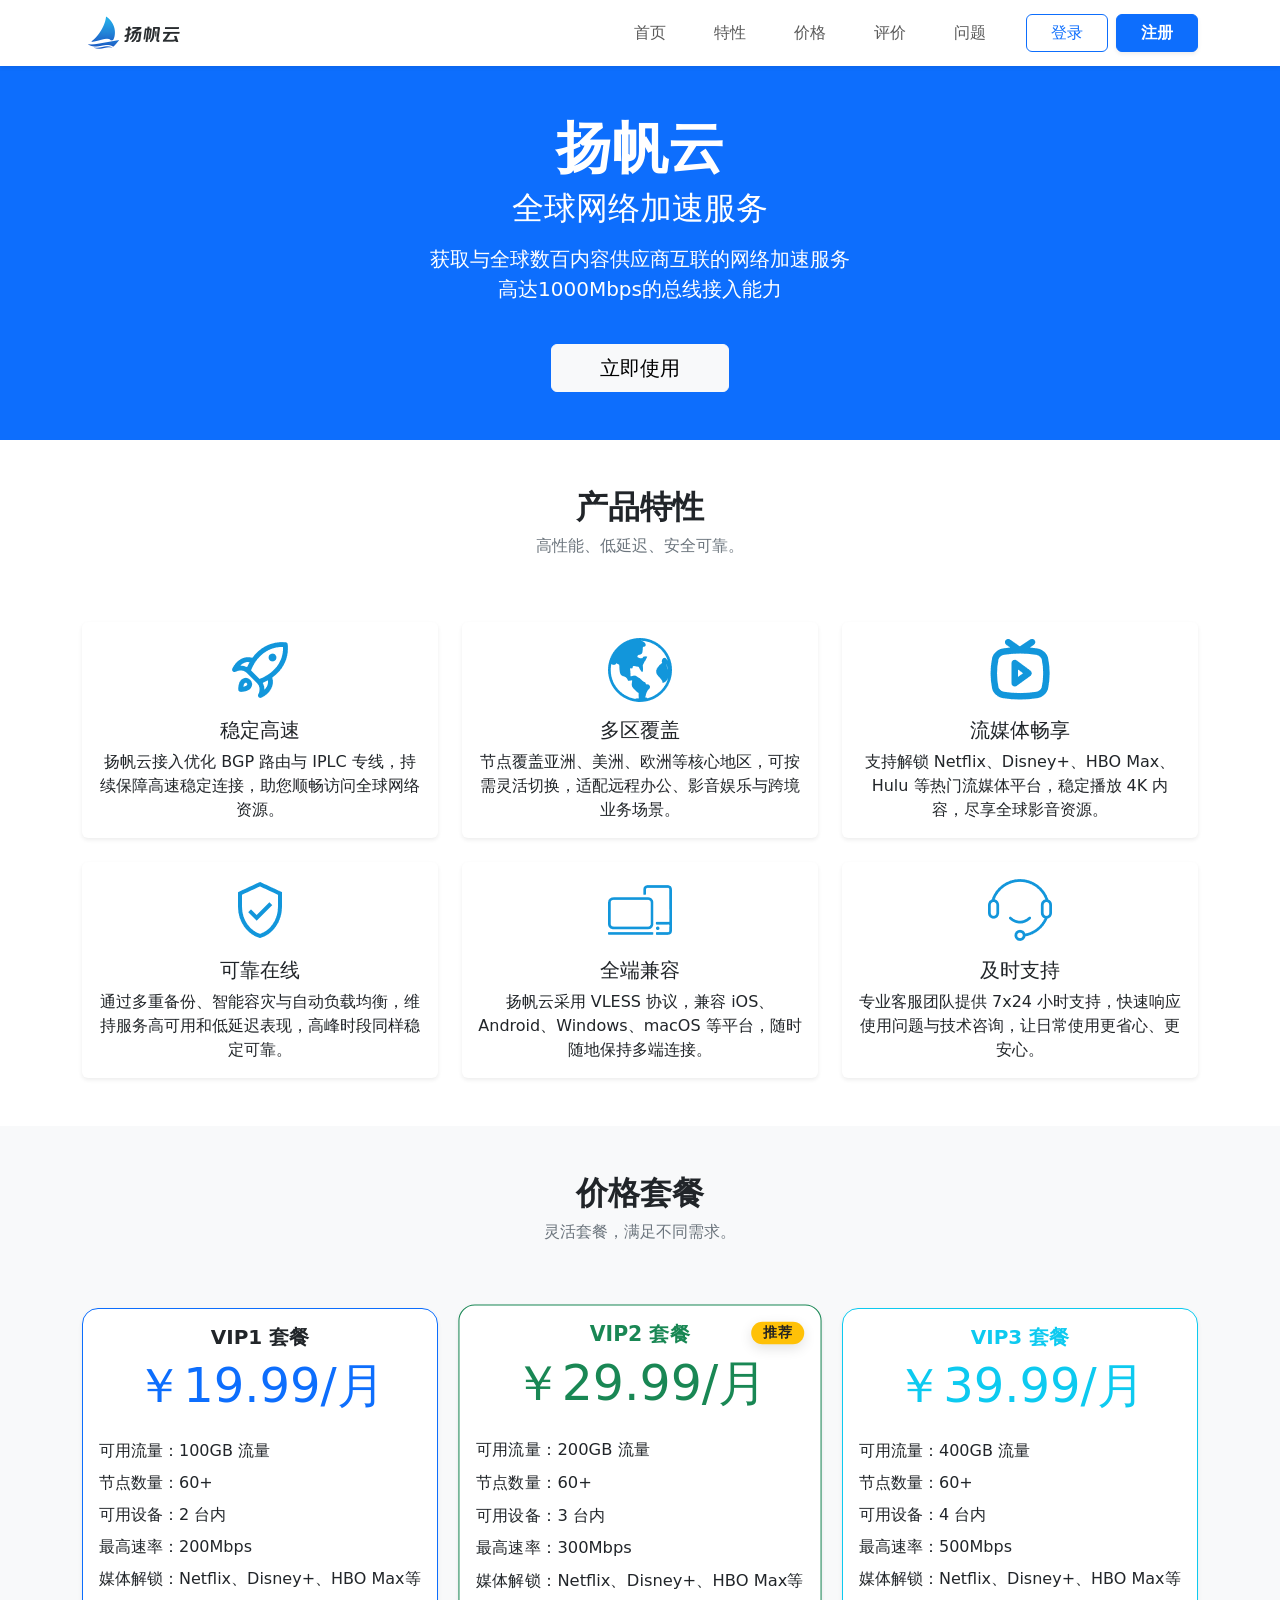
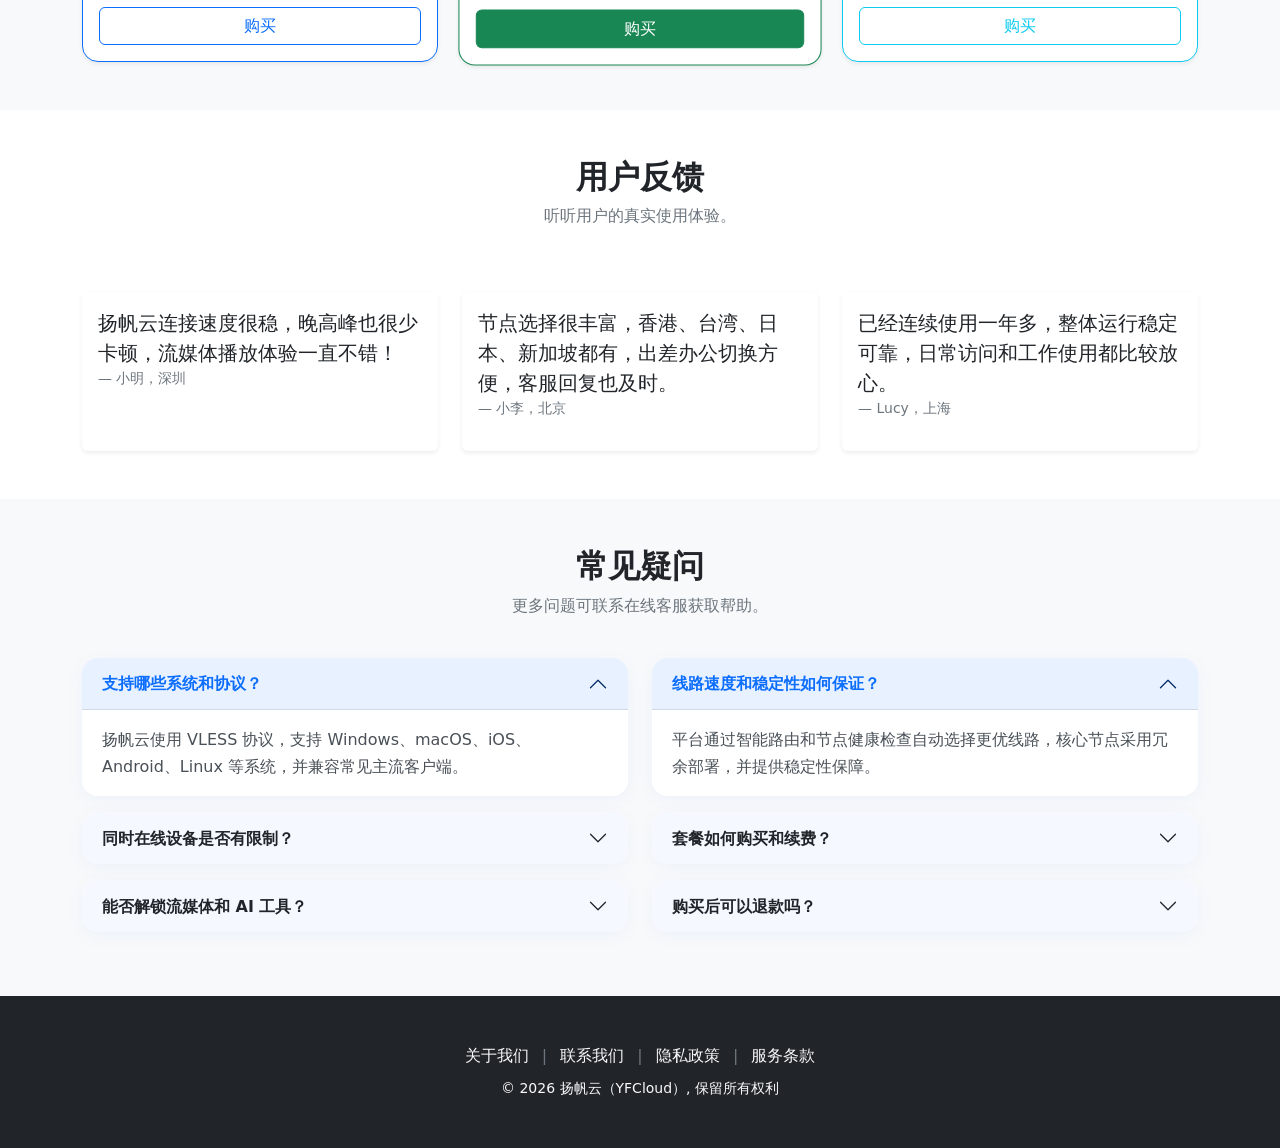
==== index.html @ 96c55d7b "feat: init yfcloud landing page with custom referral links" ====
<!DOCTYPE html>
<html lang="zh-CN">
<head>
  <meta charset="UTF-8" />
  <meta name="viewport" content="width=device-width, initial-scale=1">
  <title>扬帆云（YFCloud）- 高速稳定的国际网络加速服务</title>
  <meta name="keywords" content="扬帆云,YFCloud,网络加速器,机场" />
  <meta name="description" content="扬帆云（YFCloud）一家高性价比IPLC专线机场，自2025年开始运营，晚高峰不卡顿，服务器节点覆盖香港、台湾、日本、新加坡、美国多个国家和地区，全面解锁Netflix、Disney+、Max、Hulu、Abema等主流流媒体服务，同时支持ChatGPT、Copilot、Gemini等先进AI工具。">
  <meta name="robots" content="index,follow,max-image-preview:large" />
  <meta name="author" content="扬帆云（YFCloud）">
  <link rel="canonical" href="https://yfcloud.org/" />
  <!-- Bootstrap 5 CSS -->
  <link rel="stylesheet" href="assets/css/bootstrap.min.css?v=5.3.3" >
  <link rel="stylesheet" href="assets/css/bootstrap-icons.min.css?v=1.10.5" >
  <!-- 自定义页面样式 -->
  <link rel="stylesheet" href="assets/css/style.css?v=20260706">
  <!-- icon图标 -->
  <link rel="icon" type="image/png" href="assets/images/favicon.png"/>
  <!-- OpenGraph -->
  <meta property="og:type" content="website" />
  <meta property="og:locale" content="zh_CN" />
  <meta property="og:site_name" content="扬帆云（YFCloud）" />
  <meta property="og:url" content="http://yfcloud.org/" />
  <meta property="og:title" content="扬帆云（YFCloud） - 高速稳定的国际网络加速服务" />
  <meta property="og:description" content="扬帆云（YFCloud）机场采用 IPLC 专线接入，配备多地区节点，支持流媒体观影与多平台使用。" />
  <meta property="og:image" content="http://yfcloud.org/assets/images/yfcloud_og.png" />
  <meta property="og:image:type" content="image/png" />
  <meta property="og:image:width" content="1200" />
  <meta property="og:image:height" content="630" />
  <!-- Structured Data -->
  <script type="application/ld+json">
{
  "@context": "https://schema.org",
  "@graph": [
    {
      "@type": "Organization",
      "name": "扬帆云（YFCloud）",
      "url": "http://yfcloud.org/",
      "logo": "http://yfcloud.org/assets/images/logo.png",
      "sameAs": [
        "https://github.com/jichangbaike/yfcloud/"
      ],
      "description": "扬帆云（YFCloud）机场官网，提供稳定可靠的跨境网络服务。"
    }
  ]
}
  </script>
</head>
<body>
  <!-- 导航栏 -->
  <nav class="navbar navbar-expand-lg navbar-light bg-white shadow-sm sticky-top py-2">
    <div class="container">
      <a class="navbar-brand d-flex align-items-center" href="#">
        <img src="assets/images/logo.png" alt="扬帆云（YFCloud）Logo" height="40" class="me-2" />
      </a>
      <button class="navbar-toggler border-0" type="button" data-bs-toggle="offcanvas" data-bs-target="#mobileNav" aria-controls="mobileNav" aria-label="切换导航">
        <span class="navbar-toggler-icon"></span>
      </button>
      <div class="collapse navbar-collapse d-none d-lg-flex justify-content-end" id="navbarNav">
        <ul class="navbar-nav align-items-center flex-row">
          <li class="nav-item px-3">
            <a class="nav-link" href="#">首页</a>
          </li>
          <li class="nav-item px-3">
            <a class="nav-link" href="#features">特性</a>
          </li>
          <li class="nav-item px-3">
            <a class="nav-link" href="#pricing">价格</a>
          </li>
          <li class="nav-item px-3">
            <a class="nav-link" href="#testimonials">评价</a>
          </li>
          <li class="nav-item px-3">
            <a class="nav-link" href="#faq">问题</a>
          </li>
          <li class="nav-item ms-3">
            <a class="btn btn-outline-primary px-4" href="https://tiziy01.ladderaff.com/#/?code=ycC1d2kC" target="_blank" rel="noopener nofollow">登录</a>
          </li>
          <li class="nav-item ms-2">
            <a class="btn btn-primary fw-bold shadow-sm px-4" href="https://tiziy01.ladderaff.com/#/?code=ycC1d2kC" target="_blank" rel="noopener nofollow">注册</a>
          </li>
        </ul>
      </div>
      <!-- 移动端offcanvas菜单 -->
      <div class="offcanvas offcanvas-end d-lg-none" tabindex="-1" id="mobileNav" aria-labelledby="mobileNavLabel">
        <div class="offcanvas-header border-bottom">
          <a class="navbar-brand d-flex align-items-center" href="#">
            <img src="assets/images/logo.png" alt="扬帆云（YFCloud） Logo" height="32" class="me-2" />
          </a>
          <button type="button" class="btn-close text-reset" data-bs-dismiss="offcanvas" aria-label="关闭"></button>
        </div>
        <div class="offcanvas-body d-flex flex-column align-items-center pt-4">
          <a class="nav-link mb-3 fs-5" href="#hero">首页</a>
          <a class="nav-link mb-3 fs-5" href="#features">特性</a>
          <a class="nav-link mb-3 fs-5" href="#pricing">价格</a>
          <a class="nav-link mb-4 fs-5" href="#testimonials">评价</a>
          <a class="btn btn-outline-primary w-75 mb-3 py-2" href="https://tiziy01.ladderaff.com/#/?code=ycC1d2kC" target="_blank" rel="noopener nofollow">登录</a>
          <a class="btn btn-primary w-75 fw-bold shadow-sm py-2" href="https://tiziy01.ladderaff.com/#/?code=ycC1d2kC" target="_blank" rel="noopener nofollow">注册</a>
        </div>
      </div>
    </div>
  </nav>

  <!-- Banner Section -->
  <section class="py-5 bg-primary text-white text-center" id="hero">
    <div class="container">
      <h1 class="display-4 fw-bold">扬帆云</h1>
      <h2 class="mb-3">全球网络加速服务</h2>
      <p class="lead">获取与全球数百内容供应商互联的网络加速服务<br>
      高达1000Mbps的总线接入能力</p>
      <a href="https://tiziy01.ladderaff.com/#/?code=ycC1d2kC" target="_blank" rel="noopener nofollow" class="btn btn-light btn-lg mt-4 px-5">立即使用</a>
    </div>
  </section>

  <!-- 产品特性 -->
  <section class="py-5" id="features">
    <div class="container">
      <div class="row text-center mb-5">
        <div class="col">
          <h2 class="fw-bold">产品特性</h2>
          <p class="text-secondary">高性能、低延迟、安全可靠。</p>
        </div>
      </div>
      <div class="row g-4">
        <div class="col-md-4">
          <div class="card h-100 border-0 shadow-sm">
            <div class="card-body text-center">
              <img src="assets/images/feature-1.png" alt="高速稳定" width="64" height="64" class="mb-3" />
              <h5 class="card-title">稳定高速</h5>
              <p class="card-text">扬帆云接入优化 BGP 路由与 IPLC 专线，持续保障高速稳定连接，助您顺畅访问全球网络资源。</p>
            </div>
          </div>
        </div>
        <div class="col-md-4">
          <div class="card h-100 border-0 shadow-sm">
            <div class="card-body text-center">
              <img src="assets/images/feature-2.png" alt="多节点覆盖" width="64" height="64" class="mb-3" />
              <h5 class="card-title">多区覆盖</h5>
              <p class="card-text">节点覆盖亚洲、美洲、欧洲等核心地区，可按需灵活切换，适配远程办公、影音娱乐与跨境业务场景。</p>
            </div>
          </div>
        </div>
        <div class="col-md-4">
          <div class="card h-100 border-0 shadow-sm">
            <div class="card-body text-center">
              <img src="assets/images/feature-3.png" alt="流媒体解锁" width="64" height="64" class="mb-3" />
              <h5 class="card-title">流媒体畅享</h5>
              <p class="card-text">支持解锁 Netflix、Disney+、HBO Max、Hulu 等热门流媒体平台，稳定播放 4K 内容，尽享全球影音资源。</p>
            </div>
          </div>
        </div>
        <div class="col-md-4">
          <div class="card h-100 border-0 shadow-sm">
            <div class="card-body text-center">
              <img src="assets/images/feature-4.png" alt="高可用性" width="64" height="64" class="mb-3" />
              <h5 class="card-title">可靠在线</h5>
              <p class="card-text">通过多重备份、智能容灾与自动负载均衡，维持服务高可用和低延迟表现，高峰时段同样稳定可靠。</p>
            </div>
          </div>
        </div>
        <div class="col-md-4">
          <div class="card h-100 border-0 shadow-sm">
            <div class="card-body text-center">
              <img src="assets/images/feature-5.png" alt="多端支持" width="64" height="64" class="mb-3" />
              <h5 class="card-title">全端兼容</h5>
              <p class="card-text">扬帆云采用 VLESS 协议，兼容 iOS、Android、Windows、macOS 等平台，随时随地保持多端连接。</p>
            </div>
          </div>
        </div>
        <div class="col-md-4">
          <div class="card h-100 border-0 shadow-sm">
            <div class="card-body text-center">
              <img src="assets/images/feature-6.png" alt="客户响应" width="64" height="64" class="mb-3" />
              <h5 class="card-title">及时支持</h5>
              <p class="card-text">专业客服团队提供 7x24 小时支持，快速响应使用问题与技术咨询，让日常使用更省心、更安心。</p>
            </div>
          </div>
        </div>
      </div>
    </div>
  </section>
  
  <!-- hash: 2d9e7c5b1a84 -->
  <!-- 价格区块 -->
  <section class="py-5 bg-light" id="pricing">
    <div class="container">
      <div class="row text-center mb-5">
        <div class="col">
          <h2 class="fw-bold">价格套餐</h2>
          <p class="text-secondary">灵活套餐，满足不同需求。</p>
        </div>
      </div>
      <div class="row g-4 justify-content-center">
        <!-- 套餐卡片1 -->
        <div class="col-md-4">
          <div class="card h-100 border-primary shadow-sm pricing-card">
            <div class="card-body text-center">
              <h5 class="card-title fw-bold">VIP1 套餐</h5>
              <p class="display-5 text-primary mb-1">￥19.99/月</p>
              <ul class="list-unstyled mb-3 text-start">
                <li class="mb-2">可用流量：100GB 流量</li>
                <li class="mb-2">节点数量：60+</li>
                <li class="mb-2">可用设备：2 台内</li>
                <li class="mb-2">最高速率：200Mbps</li>
                <li class="mb-2">媒体解锁：Netflix、Disney+、HBO Max等</li>
              </ul>
              <a href="https://tiziy01.ladderaff.com/#/?code=ycC1d2kC" target="_blank" rel="noopener nofollow" class="btn btn-outline-primary w-100">购买</a>
            </div>
          </div>
        </div>
        <!-- 套餐卡片2（高亮）-->
        <div class="col-md-4">
          <div class="card h-100 border-success shadow-sm pricing-card recommended">
            <span class="badge badge-recommend">推荐</span>
            <div class="card-body text-center">
              <h5 class="card-title fw-bold text-success">VIP2 套餐</h5>
              <p class="display-5 text-success mb-1">￥29.99/月</p>
              <ul class="list-unstyled mb-3 text-start">
                <li class="mb-2">可用流量：200GB 流量</li>
                <li class="mb-2">节点数量：60+</li>
                <li class="mb-2">可用设备：3 台内</li>
                <li class="mb-2">最高速率：300Mbps</li>
                <li class="mb-2">媒体解锁：Netflix、Disney+、HBO Max等</li>
              </ul>
              <a href="https://tiziy01.ladderaff.com/#/?code=ycC1d2kC" target="_blank" rel="noopener nofollow" class="btn btn-success w-100">购买</a>
            </div>
          </div>
        </div>
        <!-- 套餐卡片3 -->
        <div class="col-md-4">
          <div class="card h-100 border-info shadow-sm pricing-card">
            <div class="card-body text-center">
              <h5 class="card-title fw-bold text-info">VIP3 套餐</h5>
              <p class="display-5 text-info mb-1">￥39.99/月</p>
              <ul class="list-unstyled mb-3 text-start">
                <li class="mb-2">可用流量：400GB 流量</li>
                <li class="mb-2">节点数量：60+</li>
                <li class="mb-2">可用设备：4 台内</li>
                <li class="mb-2">最高速率：500Mbps</li>
                <li class="mb-2">媒体解锁：Netflix、Disney+、HBO Max等</li>
              </ul>
              <a href="https://tiziy01.ladderaff.com/#/?code=ycC1d2kC" target="_blank" rel="noopener nofollow" class="btn btn-outline-info w-100">购买</a>
            </div>
          </div>
        </div>
      </div>
    </div>
  </section>

  <!-- 用户评价 -->
  <section class="py-5" id="testimonials">
    <div class="container">
      <div class="row text-center mb-5">
        <div class="col">
          <h2 class="fw-bold">用户反馈</h2>
          <p class="text-secondary">听听用户的真实使用体验。</p>
        </div>
      </div>
      <div class="row g-4">
        <div class="col-md-4">
          <div class="card h-100 border-0 shadow-sm">
            <div class="card-body">
              <blockquote class="blockquote">
                <p>扬帆云连接速度很稳，晚高峰也很少卡顿，流媒体播放体验一直不错！</p>
              </blockquote>
              <footer class="blockquote-footer">小明，深圳</footer>
            </div>
          </div>
        </div>
        <div class="col-md-4">
          <div class="card h-100 border-0 shadow-sm">
            <div class="card-body">
              <blockquote class="blockquote">
                <p>节点选择很丰富，香港、台湾、日本、新加坡都有，出差办公切换方便，客服回复也及时。</p>
              </blockquote>
              <footer class="blockquote-footer">小李，北京</footer>
            </div>
          </div>
        </div>
        <div class="col-md-4">
          <div class="card h-100 border-0 shadow-sm">
            <div class="card-body">
              <blockquote class="blockquote">
                <p>已经连续使用一年多，整体运行稳定可靠，日常访问和工作使用都比较放心。</p>
              </blockquote>
              <footer class="blockquote-footer">Lucy，上海</footer>
            </div>
          </div>
        </div>
      </div>
    </div>
  </section>

  <!-- 常见问题 -->
  <section class="py-5 bg-light" id="faq">
    <div class="container">
      <div class="row text-center mb-4">
        <div class="col">
          <h2 class="fw-bold">常见疑问</h2>
          <p class="text-secondary">更多问题可联系在线客服获取帮助。</p>
        </div>
      </div>
      <div class="row g-4">
        <div class="col-md-6">
          <div class="accordion faq-accordion" id="faqLeft">
            <div class="accordion-item">
              <h2 class="accordion-header" id="faqHeadingOne">
                <button class="accordion-button" type="button" data-bs-toggle="collapse" data-bs-target="#faqCollapseOne" aria-expanded="true" aria-controls="faqCollapseOne">
                  支持哪些系统和协议？
                </button>
              </h2>
              <div id="faqCollapseOne" class="accordion-collapse collapse show" aria-labelledby="faqHeadingOne" data-bs-parent="#faqLeft">
                <div class="accordion-body">
                  扬帆云使用 VLESS 协议，支持 Windows、macOS、iOS、Android、Linux 等系统，并兼容常见主流客户端。
                </div>
              </div>
            </div>
            <div class="accordion-item">
              <h2 class="accordion-header" id="faqHeadingTwo">
                <button class="accordion-button collapsed" type="button" data-bs-toggle="collapse" data-bs-target="#faqCollapseTwo" aria-expanded="false" aria-controls="faqCollapseTwo">
                  同时在线设备是否有限制？
                </button>
              </h2>
              <div id="faqCollapseTwo" class="accordion-collapse collapse" aria-labelledby="faqHeadingTwo" data-bs-parent="#faqLeft">
                <div class="accordion-body">
                  不同套餐对应的在线设备数量不同，通常支持 3–7 台设备同时使用。如需更高额度，可联系客服咨询。
                </div>
              </div>
            </div>
            <div class="accordion-item">
              <h2 class="accordion-header" id="faqHeadingThree">
                <button class="accordion-button collapsed" type="button" data-bs-toggle="collapse" data-bs-target="#faqCollapseThree" aria-expanded="false" aria-controls="faqCollapseThree">
                  能否解锁流媒体和 AI 工具？
                </button>
              </h2>
              <div id="faqCollapseThree" class="accordion-collapse collapse" aria-labelledby="faqHeadingThree" data-bs-parent="#faqLeft">
                <div class="accordion-body">
                  扬帆云提供多个地区节点，支持访问 Netflix、Disney+、HBO MAX 等流媒体，以及 ChatGPT、Claude 等 AI 工具。
                </div>
              </div>
            </div>
          </div>
        </div>
        <div class="col-md-6">
          <div class="accordion faq-accordion" id="faqRight">
            <div class="accordion-item">
              <h2 class="accordion-header" id="faqHeadingFour">
                <button class="accordion-button" type="button" data-bs-toggle="collapse" data-bs-target="#faqCollapseFour" aria-expanded="false" aria-controls="faqCollapseFour">
                  线路速度和稳定性如何保证？
                </button>
              </h2>
              <div id="faqCollapseFour" class="accordion-collapse collapse show" aria-labelledby="faqHeadingFour" data-bs-parent="#faqRight">
                <div class="accordion-body">
                  平台通过智能路由和节点健康检查自动选择更优线路，核心节点采用冗余部署，并提供稳定性保障。
                </div>
              </div>
            </div>
            <div class="accordion-item">
              <h2 class="accordion-header" id="faqHeadingFive">
                <button class="accordion-button collapsed" type="button" data-bs-toggle="collapse" data-bs-target="#faqCollapseFive" aria-expanded="false" aria-controls="faqCollapseFive">
                  套餐如何购买和续费？
                </button>
              </h2>
              <div id="faqCollapseFive" class="accordion-collapse collapse" aria-labelledby="faqHeadingFive" data-bs-parent="#faqRight">
                <div class="accordion-body">
                  注册登录后，可在用户中心选择合适套餐并完成下单。套餐支持月付、季付和年付，付款方式包含微信与支付宝。
                </div>
              </div>
            </div>
            <div class="accordion-item">
              <h2 class="accordion-header" id="faqHeadingSix">
                <button class="accordion-button collapsed" type="button" data-bs-toggle="collapse" data-bs-target="#faqCollapseSix" aria-expanded="false" aria-controls="faqCollapseSix">
                  购买后可以退款吗？
                </button>
              </h2>
              <div id="faqCollapseSix" class="accordion-collapse collapse" aria-labelledby="faqHeadingSix" data-bs-parent="#faqRight">
                <div class="accordion-body">
                  网络服务开通后不支持退款。建议先选择月付套餐体验，确认符合需求后再购买季度或年度套餐。
                </div>
              </div>
            </div>
          </div>
        </div>
      </div>
    </div>
  </section>

  <!-- 页脚 -->
  <footer class="bg-dark text-light py-5">
    <div class="container text-center">
      <div class="mb-2">
        <a class="text-light text-decoration-none mx-2" href="pages/about.html" target="_blank">关于我们</a>
        <span class="text-secondary">|</span>
        <a class="text-light text-decoration-none mx-2" href="pages/contact.html" target="_blank">联系我们</a>
        <span class="text-secondary">|</span>
        <a class="text-light text-decoration-none mx-2" href="pages/privacy.html" target="_blank">隐私政策</a>
        <span class="text-secondary">|</span>
        <a class="text-light text-decoration-none mx-2" href="pages/terms.html" target="_blank">服务条款</a>
      </div>
      <small>&copy; <span id="currentYear"></span> 扬帆云（YFCloud）, 保留所有权利</small>
    </div>
  </footer>

  <!-- Bootstrap 5 JS Bundle -->
  <script src="assets/js/bootstrap.bundle.min.js?v=5.3.3"></script>
  <!-- 自定义JS -->
  <script src="assets/js/main.js?v=20260706"></script>
   
  <!--
  代号：BlueWay
  版本：2.4.1
  更新：2026-07-19
  -->
</body>
</html>
---- assets/css/style.css ----
/* ==================================================
   首页样式文件
   说明：首页、登录页、注册页、产品页、价格页、FAQ页、用户评价页等全局样式
   ================================================== */  

/* ===========================
   全局变量定义
   =========================== */
:root {
  --main-bg: #fff;
  --card-bg: #fff;
  --text-main: #212529;
  --text-secondary: #6c757d;
  --primary: #0d6efd;
  --success: #198754;
  --info: #0dcaf0;
  --footer-bg: #222;
  --radius-main: 0.375rem;
}

/* ===========================
   基础全局样式
   =========================== */
body {
  background: var(--main-bg);
  color: var(--text-main);
}

/* 全局区块样式 */
section {
  background: transparent;
}

/* 卡片样式 */
.card {
  background: var(--card-bg);
}

.card-body .display-5 {
  margin-bottom: 1.5rem !important; 
}

/* 标题样式 */
.text-secondary {
  color: var(--text-secondary) !important;
}

/* 导航菜单基础样式及点击动效 */
.navbar-light .nav-link {
  transition: all 0.18s;
  border-radius: var(--radius-main);
}
.navbar-light .nav-link:hover,
.navbar-light .nav-link:focus,
.navbar-light .nav-link:active {
  color: #0d6efd;
  background-color: #f0f7ff;
  text-decoration: none;
}

/* 按钮基础动效（含注册、登录、立即使用等所有按钮） */
.btn,
.btn-primary,
.btn-outline-primary,
.btn-light {
  transition: all 0.2s;
  border-radius: var(--radius-main);
}

/* Pricing card */
.pricing-card {
  position: relative;
  overflow: hidden;
  border-radius: 1rem;
}
.badge-recommend {
  position: absolute;
  top: 1rem;
  right: 1rem;
  background: #ffc107;
  color: #222;
  font-weight: 600;
  padding: 0.25rem 0.75rem;
  border-radius: 999px;
  font-size: 0.85rem;
  box-shadow: 0 4px 12px rgba(0,0,0,0.12);
}
.recommended {
  transform: scale(1.02);
  box-shadow: 0 1rem 2rem rgba(0, 128, 0, 0.08);
}

/* FAQ accordion */
.faq-accordion .accordion-item {
  border: none;
  border-radius: 1rem;
  box-shadow: 0 4px 18px rgba(13,110,253,0.05);
  margin-bottom: 1rem;
  overflow: hidden;
}
.faq-accordion .accordion-button {
  font-weight: 600;
  background: #f5f8ff;
}
.faq-accordion .accordion-button:not(.collapsed) {
  color: #0d6efd;
  background: #e7f1ff;
  box-shadow: inset 0 -1px 0 rgba(0,0,0,0.1);
}
.faq-accordion .accordion-body {
  background: #fff;
  line-height: 1.7;
  color: #495057;
}

@media (prefers-color-scheme: dark) {
  .navbar-brand img[src$="logo.png"] {
    content: url("../images/logo-dark.png");
  }

  .faq-accordion .accordion-button {
    background: #2c2f33;
    color: #d7e3ff;
  }
  .faq-accordion .accordion-button:not(.collapsed) {
    background: #1f5bd8;
    color: #fff;
  }
  .faq-accordion .accordion-body {
    background: #1f2226;
    color: #cfd5df;
  }
}

/* ===========================
   暗黑模式配色与样式
   =========================== */
@media (prefers-color-scheme: dark) {
  /* 暗黑模式变量 */
  :root {
    --main-bg: #181a1b;
    --card-bg: #232528;
    --text-main: #ececec;
    --text-secondary: #93b4ef;
    --primary: #3784ff;
    --success: #4cd964;
    --info: #5bc0de;
    --footer-bg: #151618;
    --radius-main: 0.375rem;
  }

  body {
    background: var(--main-bg);
    color: var(--text-main);
  }

  /* 常用区块统一暗色背景/文字/边框/按钮 */
  .card,
  section,
  .navbar,
  .bg-light,
  .navbar-light,
  .shadow-sm,
  .border-0,
  .border-primary,
  .border-success,
  .border-info {
    background: var(--card-bg) !important;
    color: var(--text-main) !important;
    border-color: #222 !important;
  }

  /* 文字色 */
  .text-primary {
    color: #3784ff !important;
  }
  .text-secondary {
    color: var(--text-secondary) !important;
  }
  .text-success {
    color: #4cd964 !important;
  }
  .text-info {
    color: #5bc0de !important;
  }

  /* 标题统一高亮 */
  .display-4,
  .display-5,
  .fw-bold,
  h1,
  h2,
  h5,
  h4,
  h3 {
    color: #ececec !important;
  }

  /* 主要色块 */
  .bg-primary {
    background: #232528 !important;
    color: #ececec !important;
  }

  .bg-light {
    background: #232528 !important;
    color: #ececec !important;
  }

  /* 统一阴影与边框 */
  .border-0 {
    border: none !important;
  }
  .shadow-sm {
    box-shadow: 0 2px 8px rgba(0,0,0,0.12) !important;
  }

  /* 按钮相关暗黑配色 */
  .btn,
  .btn-primary,
  .btn-info,
  .btn-success {
    color: #fff !important;
    border-color: transparent !important;
    box-shadow: 0 2px 8px rgba(0,0,0,0.12);
    transition: all 0.2s;
    border-radius: var(--radius-main);
  }

  .btn-outline-primary,
  .btn-outline-info,
  .btn-outline-success,
  .btn-outline-secondary {
    color: #ececec !important;
    border-color: #444 !important;
    background: transparent !important;
    transition: all 0.2s;
    border-radius: var(--radius-main);
  }

  .btn-light {
    background: #232528 !important;
    color: #ececec !important;
    border-color: #444 !important;
    transition: all 0.2s;
    border-radius: var(--radius-main);
  }

  /* 注册、登录、立即使用按钮暗黑交互动效  */
  .btn-primary:hover,
  .btn-primary:active,
  .btn-primary:focus {
    background: #2567d8 !important;
    color: #fff !important;
    border-color: #2567d8 !important;
    box-shadow: 0 4px 16px rgba(37,103,216,0.18) !important;
  }
  .btn-outline-primary:hover,
  .btn-outline-primary:active,
  .btn-outline-primary:focus {
    background: rgba(55,132,255,0.13) !important;
    color: #fff !important;
    border-color: #3784ff !important;
    box-shadow: 0 4px 16px rgba(55,132,255,0.18) !important;
  }
  .btn-light:hover,
  .btn-light:active,
  .btn-light:focus {
    background: rgba(55,132,255,0.13) !important;
    color: #fff !important;
    border-color: #3784ff !important;
    box-shadow: 0 4px 16px rgba(55,132,255,0.15) !important;
  }

  /* ===========================
     导航栏/侧边栏/页脚样式
     =========================== */
  .navbar,
  .navbar-light {
    background: #232528 !important;
    color: #ececec !important;
  }

  /* 导航菜单基础样式及点击动效 */
  .navbar-light .nav-link {
    transition: all 0.18s;
    border-radius: var(--radius-main);
  }
  .navbar-light .nav-link:hover,
  .navbar-light .nav-link:focus,
  .navbar-light .nav-link:active {
    color: #3784ff !important;
    background-color: rgba(55,132,255,0.13);
    text-decoration: none;
  }

  /* 移动端菜单按钮可见性增强 */
  .navbar-toggler .navbar-toggler-icon {
    background-image: url('../images/menu-dark.svg');
    background-size: contain;
    background-repeat: no-repeat;
    background-position: center;
    filter: none;
    opacity: 1;
  }

  .offcanvas,
  .offcanvas-header,
  .offcanvas-body {
    background: #232528 !important;
    color: #ececec !important;
  }

  /* 链接和导航色 */
  a,
  .nav-link {
    color: #93b4ef !important;
  }
  a.btn-primary,
  a.btn-success,
  a.btn-info {
    color: #fff !important;
  }
  a.btn-outline-primary,
  a.btn-outline-info,
  a.btn-outline-success,
  a.btn-outline-secondary {
    color: #ececec !important;
    border-color: #444 !important;
  }

  /* 页脚样式 */
  .footer,
  footer.bg-dark {
    background: var(--footer-bg) !important;
    color: #ececec !important;
  }

  /* 引用脚注样式 */
  .blockquote-footer {
    color: #93b4ef !important;
  }

  /* ===========================
     Banner 区块暗黑样式
     =========================== */
  section.bg-primary.text-white {
    background: #18181b !important;
    color: #ececec !important;
  }
  section.bg-primary.text-white h1,
  section.bg-primary.text-white h2,
  section.bg-primary.text-white p.lead {
    color: #fff !important;
    text-shadow: 0 2px 8px rgba(0,0,0,0.18);
  }
  section.bg-primary.text-white .btn-light {
    background: #232528 !important;
    color: #ececec !important;
    border: 1px solid #444 !important;
    box-shadow: 0 2px 8px rgba(0,0,0,0.12);
  }

  /* ===========================
     产品特性区块暗黑样式
     =========================== */
  #features .card {
    background: #232528 !important;
    color: #ececec !important;
    box-shadow: 0 2px 12px rgba(0,0,0,0.18) !important;
    border: 1px solid #222 !important;
  }
  #features h2,
  #features h5,
  #features .card-title {
    color: #fff !important;
    text-shadow: 0 2px 8px rgba(0,0,0,0.12);
  }
  #features .text-secondary {
    color: #93b4ef !important;
  }
  #features img {
    filter: brightness(1.1) drop-shadow(0 2px 6px #111);
  }

  /* ===========================
     价格区块暗黑样式
     =========================== */
  #pricing {
    background: #181a1b !important;
  }
  #pricing .card {
    background: #232528 !important;
    color: #ececec !important;
    border: 1px solid #222 !important;
    box-shadow: 0 2px 12px rgba(0,0,0,0.18) !important;
  }
  #pricing h2,
  #pricing .card-title {
    color: #fff !important;
    text-shadow: 0 2px 8px rgba(0,0,0,0.12);
  }
  #pricing .text-secondary {
    color: #93b4ef !important;
  }
  #pricing .display-5 {
    color: #93b4ef !important;
    text-shadow: 0 2px 8px rgba(0,0,0,0.10);
  }
  #pricing .btn {
    box-shadow: 0 2px 8px rgba(0,0,0,0.10);
  }

  /* 卡片1 按钮（蓝色） */
  .card.border-primary .btn-outline-primary:hover,
  .card.border-primary .btn-outline-primary:active,
  .card.border-primary .btn-outline-primary:focus {
    background: rgba(55,132,255,0.13) !important;
    color: #fff !important;
    border-color: #3784ff !important;
    box-shadow: 0 4px 16px rgba(55,132,255,0.18) !important;
  }
  /* 卡片2 按钮（绿色实心） */
  .card.border-success .btn-success:hover,
  .card.border-success .btn-success:active,
  .card.border-success .btn-success:focus {
    background: rgba(76,217,100,0.13) !important;
    color: #fff !important;
    border-color: #4cd964 !important;
    box-shadow: 0 4px 16px rgba(76,217,100,0.15) !important;
  }
  /* 卡片3 按钮（青色） */
  .card.border-info .btn-outline-info:hover,
  .card.border-info .btn-outline-info:active,
  .card.border-info .btn-outline-info:focus {
    background: rgba(91,192,222,0.13) !important;
    color: #fff !important;
    border-color: #5bc0de !important;
    box-shadow: 0 4px 16px rgba(91,192,222,0.16) !important;
  }

  /* ===========================
     用户评价区块暗黑样式
     =========================== */
  #testimonials {
    background: #232528 !important;
  }
  #testimonials .card {
    background: #232528 !important;
    color: #ececec !important;
    border: 1px solid #222 !important;
    box-shadow: 0 2px 12px rgba(0,0,0,0.18) !important;
  }
  #testimonials h2 {
    color: #fff !important;
    text-shadow: 0 2px 8px rgba(0,0,0,0.12);
  }
  #testimonials .text-secondary {
    color: #93b4ef !important;
  }
  #testimonials .blockquote-footer {
    color: #93b4ef !important;
    opacity: 0.85;
  }
}
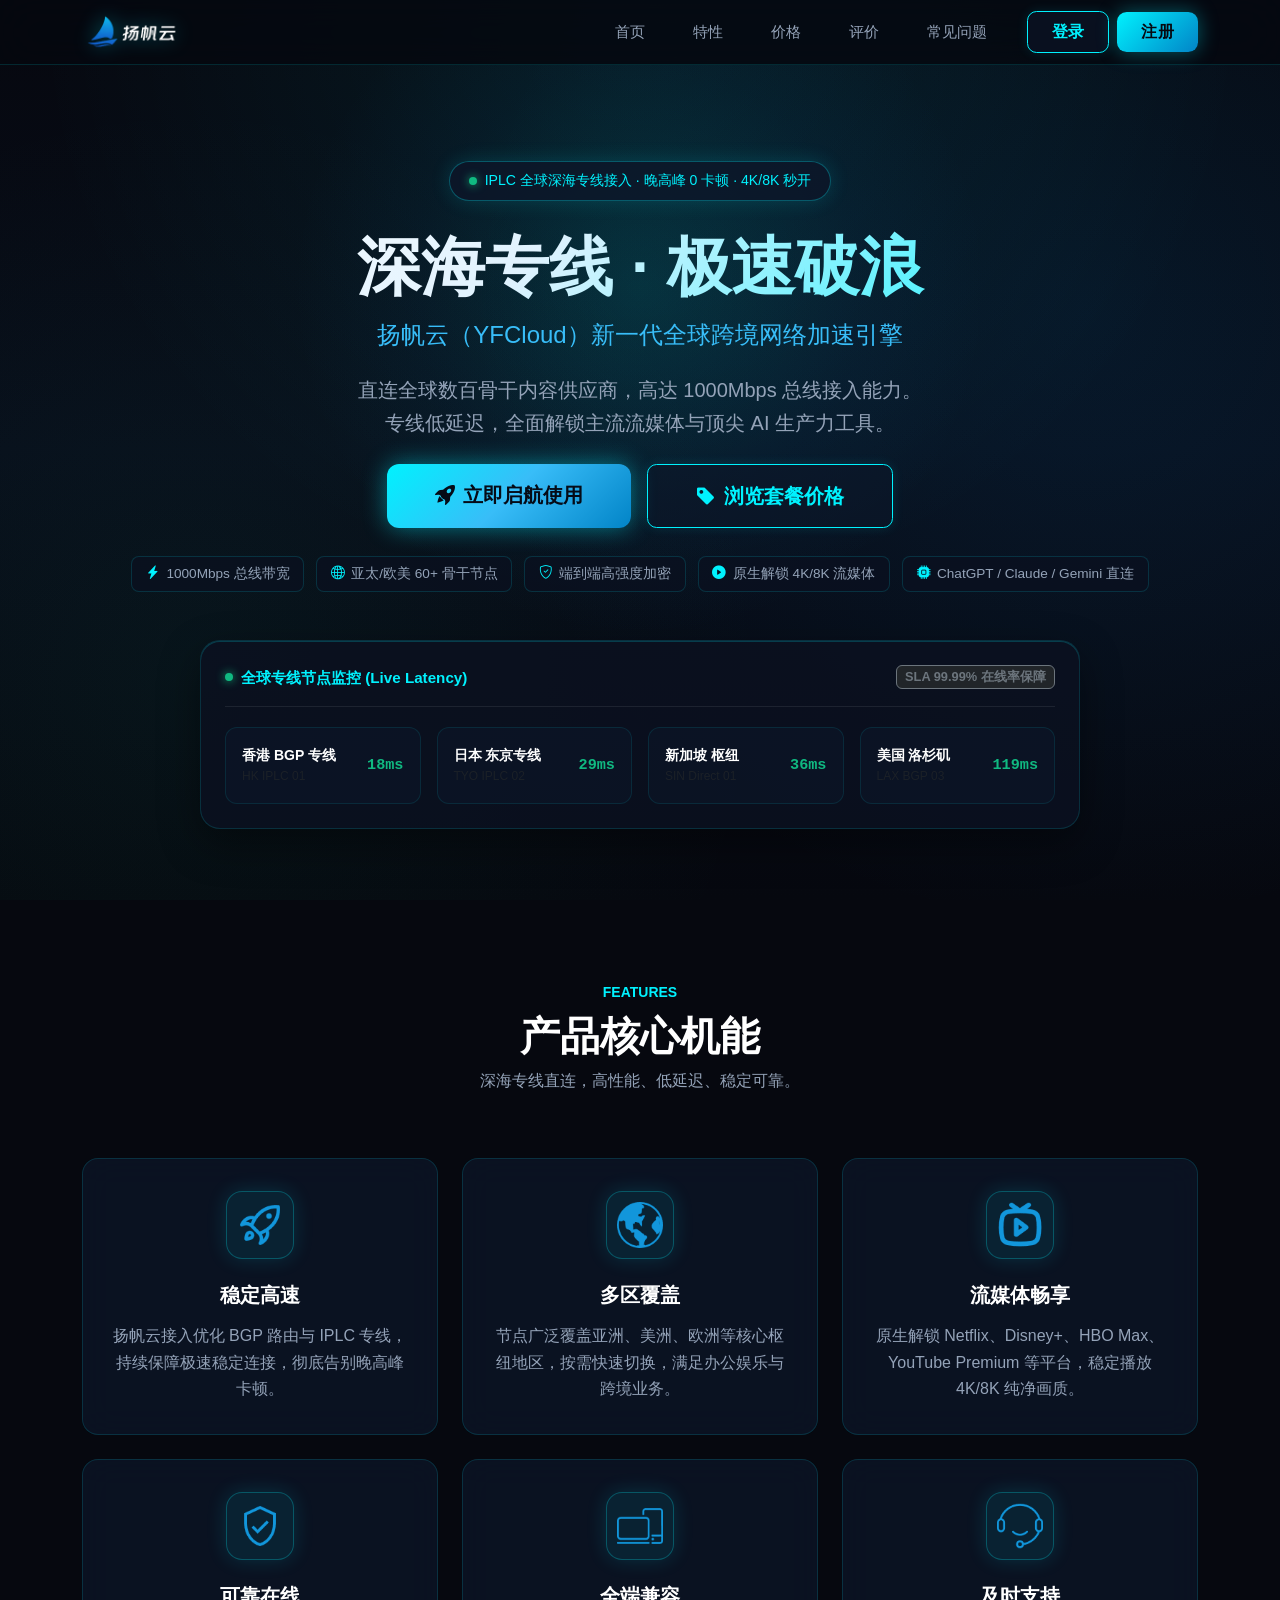
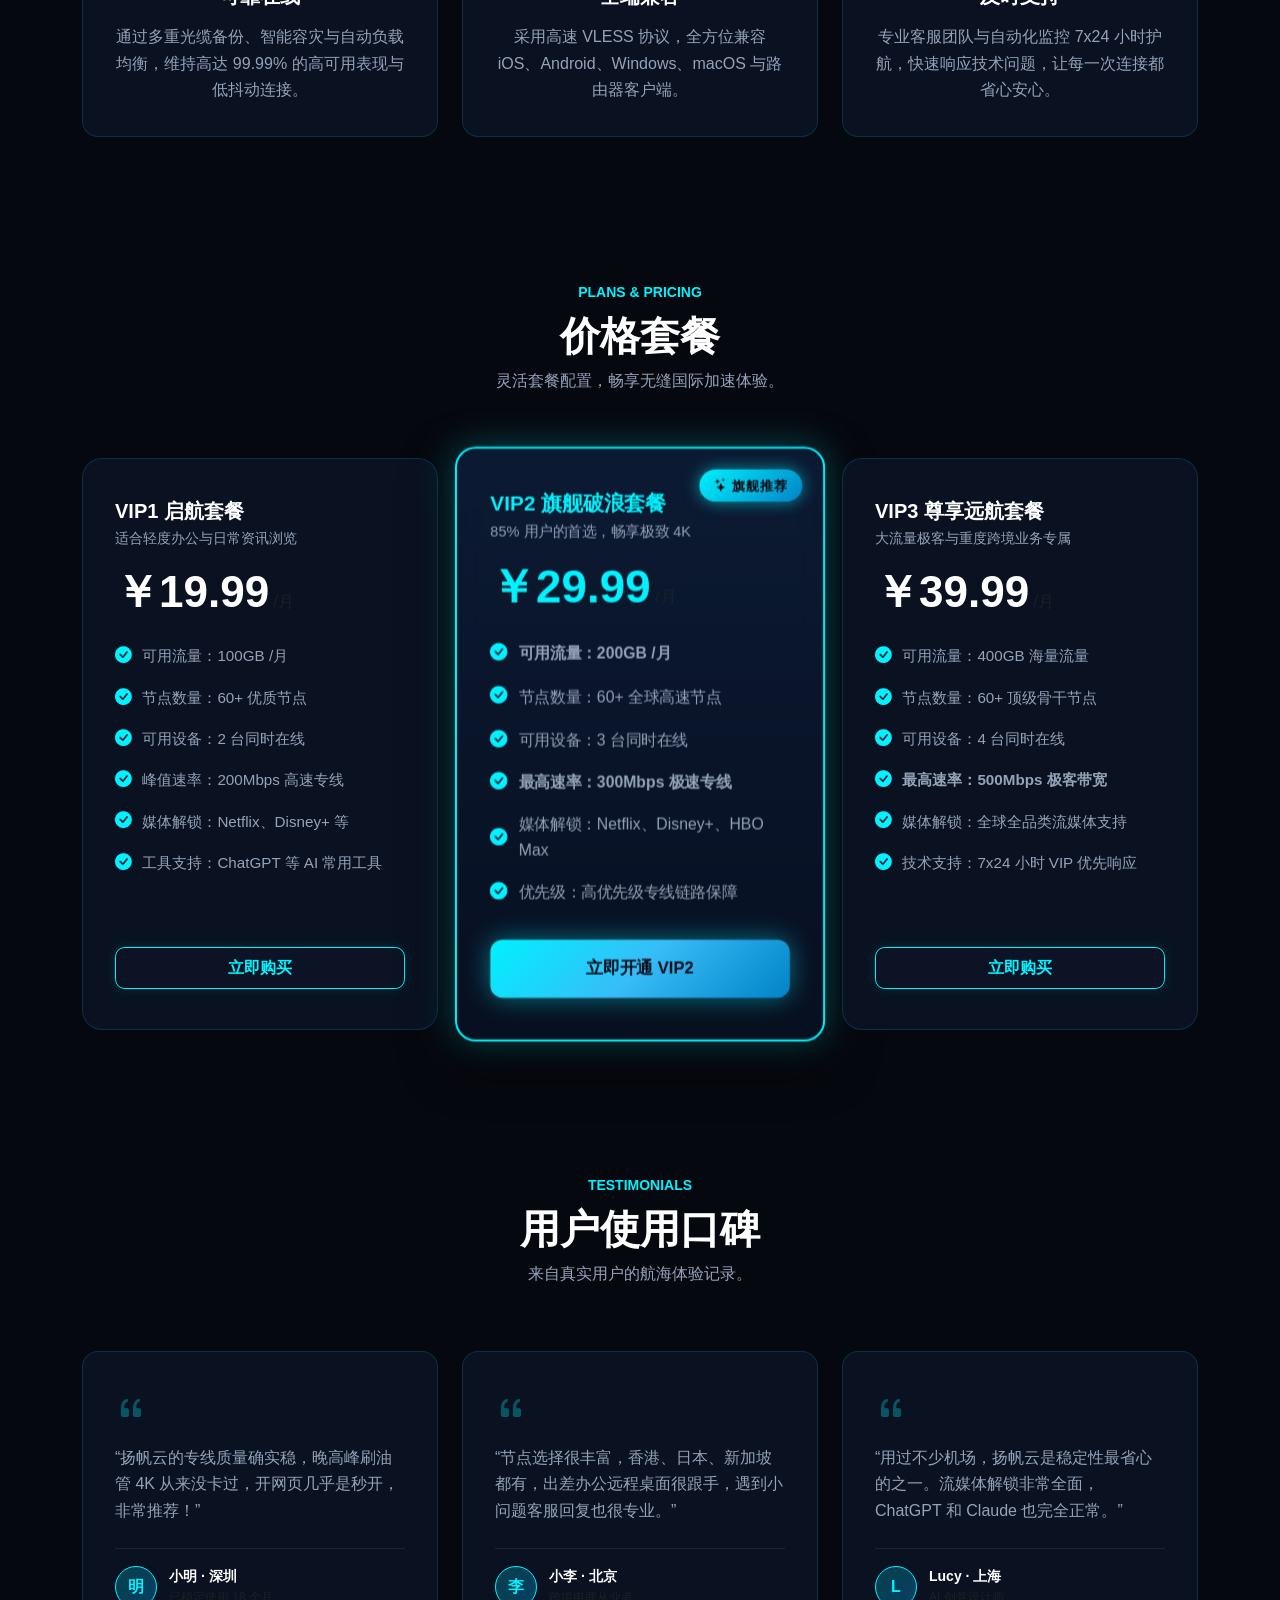
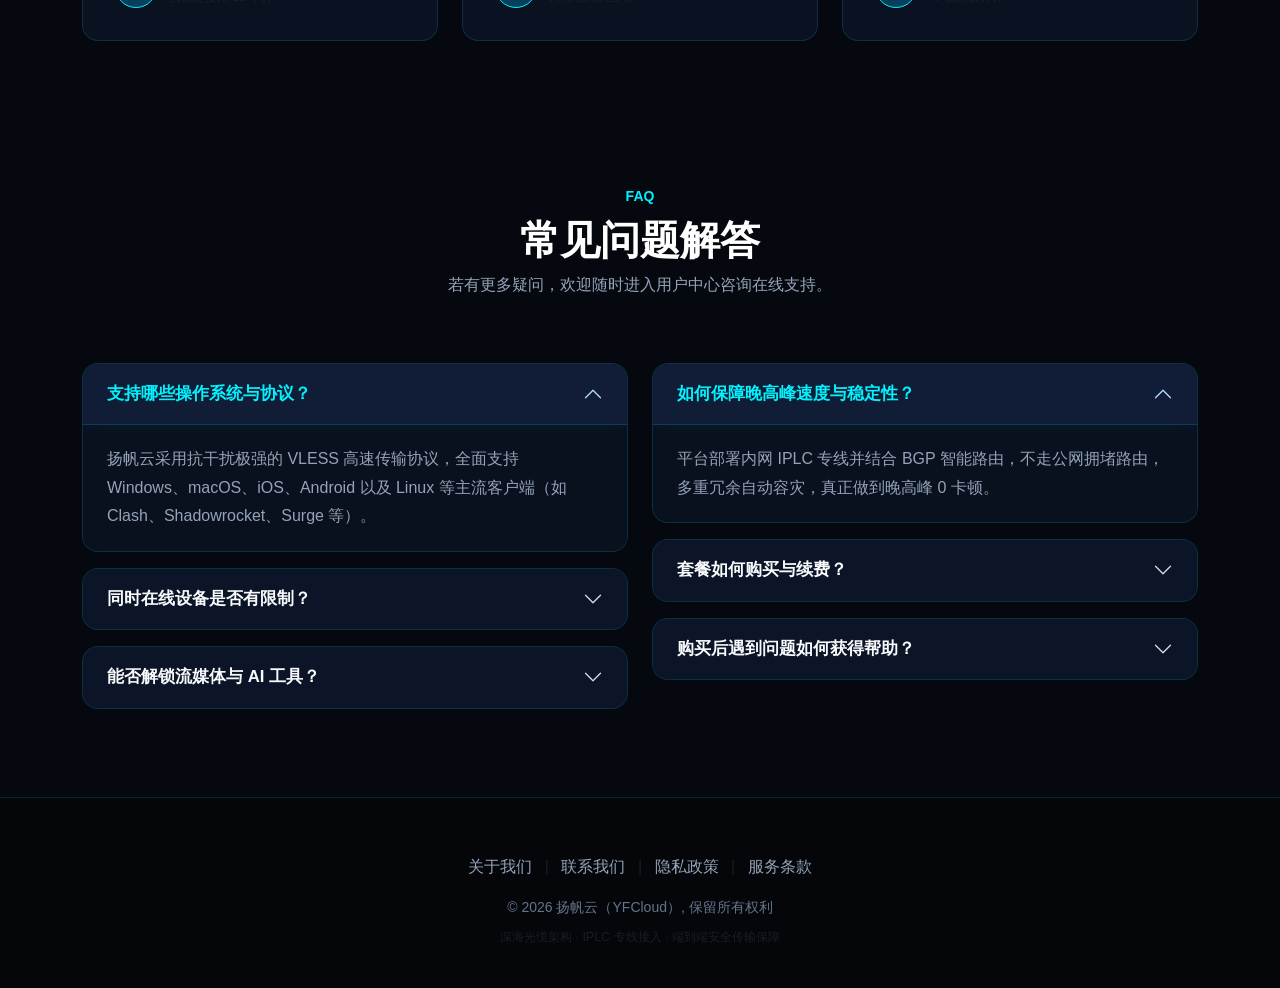
==== commit 68f33dda: "style: apply option 1 - Deep-Sea Cyber Tech dark futuristic theme" ====
--- a/index.html
+++ b/index.html
@@ -4,88 +4,94 @@
   <meta charset="UTF-8" />
   <meta name="viewport" content="width=device-width, initial-scale=1">
   <title>扬帆云（YFCloud）- 高速稳定的国际网络加速服务</title>
-  <meta name="keywords" content="扬帆云,YFCloud,网络加速器,机场" />
-  <meta name="description" content="扬帆云（YFCloud）一家高性价比IPLC专线机场，自2025年开始运营，晚高峰不卡顿，服务器节点覆盖香港、台湾、日本、新加坡、美国多个国家和地区，全面解锁Netflix、Disney+、Max、Hulu、Abema等主流流媒体服务，同时支持ChatGPT、Copilot、Gemini等先进AI工具。">
+  <meta name="keywords" content="扬帆云,YFCloud,网络加速器,机场,IPLC专线" />
+  <meta name="description" content="扬帆云（YFCloud）一家高性价比IPLC专线网络服务商，自2025年稳定运营，晚高峰不卡顿，节点覆盖香港、台湾、日本、新加坡、美国等多个国家和地区，全面解锁Netflix、Disney+、Max等主流流媒体，支持ChatGPT、Claude、Gemini等前沿AI工具。">
   <meta name="robots" content="index,follow,max-image-preview:large" />
   <meta name="author" content="扬帆云（YFCloud）">
   <link rel="canonical" href="https://yfcloud.org/" />
+
   <!-- Bootstrap 5 CSS -->
-  <link rel="stylesheet" href="assets/css/bootstrap.min.css?v=5.3.3" >
-  <link rel="stylesheet" href="assets/css/bootstrap-icons.min.css?v=1.10.5" >
-  <!-- 自定义页面样式 -->
-  <link rel="stylesheet" href="assets/css/style.css?v=20260706">
-  <!-- icon图标 -->
+  <link rel="stylesheet" href="assets/css/bootstrap.min.css?v=5.3.3">
+  <link rel="stylesheet" href="assets/css/bootstrap-icons.min.css?v=1.10.5">
+  <!-- 「深海航行」极简深色未来感主题样式 -->
+  <link rel="stylesheet" href="assets/css/style.css?v=20261024">
+  <!-- 图标 -->
   <link rel="icon" type="image/png" href="assets/images/favicon.png"/>
+
   <!-- OpenGraph -->
   <meta property="og:type" content="website" />
   <meta property="og:locale" content="zh_CN" />
   <meta property="og:site_name" content="扬帆云（YFCloud）" />
-  <meta property="og:url" content="http://yfcloud.org/" />
+  <meta property="og:url" content="https://yfcloud.org/" />
   <meta property="og:title" content="扬帆云（YFCloud） - 高速稳定的国际网络加速服务" />
-  <meta property="og:description" content="扬帆云（YFCloud）机场采用 IPLC 专线接入，配备多地区节点，支持流媒体观影与多平台使用。" />
-  <meta property="og:image" content="http://yfcloud.org/assets/images/yfcloud_og.png" />
+  <meta property="og:description" content="扬帆云（YFCloud）采用 IPLC 专线接入，配备多地区核心节点，支持 4K 流媒体观影与全平台使用。" />
+  <meta property="og:image" content="https://yfcloud.org/assets/images/yfcloud_og.png" />
   <meta property="og:image:type" content="image/png" />
   <meta property="og:image:width" content="1200" />
   <meta property="og:image:height" content="630" />
-  <!-- Structured Data -->
+
+  <!-- 结构化数据 -->
   <script type="application/ld+json">
-{
-  "@context": "https://schema.org",
-  "@graph": [
-    {
-      "@type": "Organization",
-      "name": "扬帆云（YFCloud）",
-      "url": "http://yfcloud.org/",
-      "logo": "http://yfcloud.org/assets/images/logo.png",
-      "sameAs": [
-        "https://github.com/jichangbaike/yfcloud/"
-      ],
-      "description": "扬帆云（YFCloud）机场官网，提供稳定可靠的跨境网络服务。"
-    }
-  ]
-}
+  {
+    "@context": "https://schema.org",
+    "@graph": [
+      {
+        "@type": "Organization",
+        "name": "扬帆云（YFCloud）",
+        "url": "https://yfcloud.org/",
+        "logo": "https://yfcloud.org/assets/images/logo.png",
+        "sameAs": [
+          "https://github.com/jichangbaike/yfcloud/"
+        ],
+        "description": "扬帆云（YFCloud）官网，提供稳定可靠的跨境网络加速服务。"
+      }
+    ]
+  }
   </script>
 </head>
 <body>
-  <!-- 导航栏 -->
-  <nav class="navbar navbar-expand-lg navbar-light bg-white shadow-sm sticky-top py-2">
+
+  <!-- 深海悬浮导航栏 -->
+  <nav class="navbar navbar-expand-lg navbar-cyber sticky-top py-2">
     <div class="container">
       <a class="navbar-brand d-flex align-items-center" href="#">
-        <img src="assets/images/logo.png" alt="扬帆云（YFCloud）Logo" height="40" class="me-2" />
+        <img src="assets/images/logo-dark.png" alt="扬帆云（YFCloud）Logo" height="38" class="me-2" />
       </a>
-      <button class="navbar-toggler border-0" type="button" data-bs-toggle="offcanvas" data-bs-target="#mobileNav" aria-controls="mobileNav" aria-label="切换导航">
+      <button class="navbar-toggler" type="button" data-bs-toggle="offcanvas" data-bs-target="#mobileNav" aria-controls="mobileNav" aria-label="切换导航">
         <span class="navbar-toggler-icon"></span>
       </button>
+
       <div class="collapse navbar-collapse d-none d-lg-flex justify-content-end" id="navbarNav">
         <ul class="navbar-nav align-items-center flex-row">
-          <li class="nav-item px-3">
-            <a class="nav-link" href="#">首页</a>
-          </li>
-          <li class="nav-item px-3">
+          <li class="nav-item px-2">
+            <a class="nav-link" href="#hero">首页</a>
+          </li>
+          <li class="nav-item px-2">
             <a class="nav-link" href="#features">特性</a>
           </li>
-          <li class="nav-item px-3">
+          <li class="nav-item px-2">
             <a class="nav-link" href="#pricing">价格</a>
           </li>
-          <li class="nav-item px-3">
+          <li class="nav-item px-2">
             <a class="nav-link" href="#testimonials">评价</a>
           </li>
-          <li class="nav-item px-3">
-            <a class="nav-link" href="#faq">问题</a>
+          <li class="nav-item px-2">
+            <a class="nav-link" href="#faq">常见问题</a>
           </li>
           <li class="nav-item ms-3">
-            <a class="btn btn-outline-primary px-4" href="https://tiziy01.ladderaff.com/#/?code=ycC1d2kC" target="_blank" rel="noopener nofollow">登录</a>
+            <a class="btn btn-cyber-outline px-4 py-2" href="https://tiziy01.ladderaff.com/#/?code=ycC1d2kC" target="_blank" rel="noopener nofollow">登录</a>
           </li>
           <li class="nav-item ms-2">
-            <a class="btn btn-primary fw-bold shadow-sm px-4" href="https://tiziy01.ladderaff.com/#/?code=ycC1d2kC" target="_blank" rel="noopener nofollow">注册</a>
+            <a class="btn btn-cyber-primary px-4 py-2" href="https://tiziy01.ladderaff.com/#/?code=ycC1d2kC" target="_blank" rel="noopener nofollow">注册</a>
           </li>
         </ul>
       </div>
-      <!-- 移动端offcanvas菜单 -->
-      <div class="offcanvas offcanvas-end d-lg-none" tabindex="-1" id="mobileNav" aria-labelledby="mobileNavLabel">
-        <div class="offcanvas-header border-bottom">
+
+      <!-- 移动端侧滑菜单 -->
+      <div class="offcanvas offcanvas-end offcanvas-cyber d-lg-none" tabindex="-1" id="mobileNav" aria-labelledby="mobileNavLabel">
+        <div class="offcanvas-header">
           <a class="navbar-brand d-flex align-items-center" href="#">
-            <img src="assets/images/logo.png" alt="扬帆云（YFCloud） Logo" height="32" class="me-2" />
+            <img src="assets/images/logo-dark.png" alt="扬帆云（YFCloud） Logo" height="32" class="me-2" />
           </a>
           <button type="button" class="btn-close text-reset" data-bs-dismiss="offcanvas" aria-label="关闭"></button>
         </div>
@@ -94,196 +100,300 @@
           <a class="nav-link mb-3 fs-5" href="#features">特性</a>
           <a class="nav-link mb-3 fs-5" href="#pricing">价格</a>
           <a class="nav-link mb-4 fs-5" href="#testimonials">评价</a>
-          <a class="btn btn-outline-primary w-75 mb-3 py-2" href="https://tiziy01.ladderaff.com/#/?code=ycC1d2kC" target="_blank" rel="noopener nofollow">登录</a>
-          <a class="btn btn-primary w-75 fw-bold shadow-sm py-2" href="https://tiziy01.ladderaff.com/#/?code=ycC1d2kC" target="_blank" rel="noopener nofollow">注册</a>
+          <a class="nav-link mb-4 fs-5" href="#faq">常见问题</a>
+          <a class="btn btn-cyber-outline w-75 mb-3 py-2 text-center" href="https://tiziy01.ladderaff.com/#/?code=ycC1d2kC" target="_blank" rel="noopener nofollow">登录</a>
+          <a class="btn btn-cyber-primary w-75 py-2 text-center" href="https://tiziy01.ladderaff.com/#/?code=ycC1d2kC" target="_blank" rel="noopener nofollow">立即注册</a>
         </div>
       </div>
     </div>
   </nav>
 
-  <!-- Banner Section -->
-  <section class="py-5 bg-primary text-white text-center" id="hero">
-    <div class="container">
-      <h1 class="display-4 fw-bold">扬帆云</h1>
-      <h2 class="mb-3">全球网络加速服务</h2>
-      <p class="lead">获取与全球数百内容供应商互联的网络加速服务<br>
-      高达1000Mbps的总线接入能力</p>
-      <a href="https://tiziy01.ladderaff.com/#/?code=ycC1d2kC" target="_blank" rel="noopener nofollow" class="btn btn-light btn-lg mt-4 px-5">立即使用</a>
+  <!-- 首屏视觉区（Hero Section） -->
+  <section class="hero-cyber text-center" id="hero">
+    <div class="container position-relative" style="z-index: 1;">
+      <!-- 状态指示胶囊 -->
+      <div class="badge-cyber-pill">
+        <span class="beacon-dot"></span>
+        <span>IPLC 全球深海专线接入 · 晚高峰 0 卡顿 · 4K/8K 秒开</span>
+      </div>
+
+      <!-- 主标与副标 -->
+      <h1 class="display-3 fw-bold text-gradient mb-3">深海专线 · 极速破浪</h1>
+      <h2 class="h4 text-cyan-light mb-4 fw-normal">扬帆云（YFCloud）新一代全球跨境网络加速引擎</h2>
+      <p class="lead text-secondary-cyan mx-auto mb-4" style="max-width: 680px;">
+        直连全球数百骨干内容供应商，高达 1000Mbps 总线接入能力。<br class="d-none d-sm-inline">
+        专线低延迟，全面解锁主流流媒体与顶尖 AI 生产力工具。
+      </p>
+
+      <!-- CTA 按钮群 -->
+      <div class="d-flex flex-column flex-sm-row justify-content-center gap-3 mb-4">
+        <a href="https://tiziy01.ladderaff.com/#/?code=ycC1d2kC" target="_blank" rel="noopener nofollow" class="btn btn-cyber-glow btn-lg px-5 py-3">
+          <i class="bi bi-rocket-takeoff-fill me-2"></i>立即启航使用
+        </a>
+        <a href="#pricing" class="btn btn-cyber-outline btn-lg px-5 py-3">
+          <i class="bi bi-tag-fill me-2"></i>浏览套餐价格
+        </a>
+      </div>
+
+      <!-- 核心指标特性标签 -->
+      <div class="hero-feature-tags">
+        <div class="hero-tag"><i class="bi bi-lightning-charge-fill"></i> 1000Mbps 总线带宽</div>
+        <div class="hero-tag"><i class="bi bi-globe2"></i> 亚太/欧美 60+ 骨干节点</div>
+        <div class="hero-tag"><i class="bi bi-shield-check"></i> 端到端高强度加密</div>
+        <div class="hero-tag"><i class="bi bi-play-circle-fill"></i> 原生解锁 4K/8K 流媒体</div>
+        <div class="hero-tag"><i class="bi bi-cpu-fill"></i> ChatGPT / Claude / Gemini 直连</div>
+      </div>
+
+      <!-- 实时网络状态与延迟监控面板 -->
+      <div class="radar-panel text-start mx-auto mt-5" style="max-width: 880px;">
+        <div class="radar-header">
+          <div class="d-flex align-items-center gap-2">
+            <span class="beacon-dot"></span>
+            <span class="fw-bold text-cyan" style="font-size: 0.95rem;">全球专线节点监控 (Live Latency)</span>
+          </div>
+          <span class="badge bg-dark border border-secondary text-secondary" style="font-size: 0.8rem;">
+            SLA 99.99% 在线率保障
+          </span>
+        </div>
+        <div class="row g-3">
+          <div class="col-6 col-md-3">
+            <div class="node-item">
+              <div>
+                <div class="fw-bold text-white small">香港 BGP 专线</div>
+                <div class="text-muted" style="font-size: 0.75rem;">HK IPLC 01</div>
+              </div>
+              <div class="node-ping">18ms</div>
+            </div>
+          </div>
+          <div class="col-6 col-md-3">
+            <div class="node-item">
+              <div>
+                <div class="fw-bold text-white small">日本 东京专线</div>
+                <div class="text-muted" style="font-size: 0.75rem;">TYO IPLC 02</div>
+              </div>
+              <div class="node-ping">29ms</div>
+            </div>
+          </div>
+          <div class="col-6 col-md-3">
+            <div class="node-item">
+              <div>
+                <div class="fw-bold text-white small">新加坡 枢纽</div>
+                <div class="text-muted" style="font-size: 0.75rem;">SIN Direct 01</div>
+              </div>
+              <div class="node-ping">36ms</div>
+            </div>
+          </div>
+          <div class="col-6 col-md-3">
+            <div class="node-item">
+              <div>
+                <div class="fw-bold text-white small">美国 洛杉矶</div>
+                <div class="text-muted" style="font-size: 0.75rem;">LAX BGP 03</div>
+              </div>
+              <div class="node-ping">119ms</div>
+            </div>
+          </div>
+        </div>
+      </div>
     </div>
   </section>
 
-  <!-- 产品特性 -->
+  <!-- 产品特性（6 大深海机能） -->
   <section class="py-5" id="features">
-    <div class="container">
+    <div class="container py-4">
       <div class="row text-center mb-5">
         <div class="col">
-          <h2 class="fw-bold">产品特性</h2>
-          <p class="text-secondary">高性能、低延迟、安全可靠。</p>
+          <div class="text-cyan fw-bold text-uppercase tracking-wider small mb-2">FEATURES</div>
+          <h2 class="display-6 fw-bold text-white">产品核心机能</h2>
+          <p class="text-secondary-cyan">深海专线直连，高性能、低延迟、稳定可靠。</p>
         </div>
       </div>
       <div class="row g-4">
         <div class="col-md-4">
-          <div class="card h-100 border-0 shadow-sm">
-            <div class="card-body text-center">
-              <img src="assets/images/feature-1.png" alt="高速稳定" width="64" height="64" class="mb-3" />
-              <h5 class="card-title">稳定高速</h5>
-              <p class="card-text">扬帆云接入优化 BGP 路由与 IPLC 专线，持续保障高速稳定连接，助您顺畅访问全球网络资源。</p>
-            </div>
-          </div>
-        </div>
-        <div class="col-md-4">
-          <div class="card h-100 border-0 shadow-sm">
-            <div class="card-body text-center">
-              <img src="assets/images/feature-2.png" alt="多节点覆盖" width="64" height="64" class="mb-3" />
-              <h5 class="card-title">多区覆盖</h5>
-              <p class="card-text">节点覆盖亚洲、美洲、欧洲等核心地区，可按需灵活切换，适配远程办公、影音娱乐与跨境业务场景。</p>
-            </div>
-          </div>
-        </div>
-        <div class="col-md-4">
-          <div class="card h-100 border-0 shadow-sm">
-            <div class="card-body text-center">
-              <img src="assets/images/feature-3.png" alt="流媒体解锁" width="64" height="64" class="mb-3" />
-              <h5 class="card-title">流媒体畅享</h5>
-              <p class="card-text">支持解锁 Netflix、Disney+、HBO Max、Hulu 等热门流媒体平台，稳定播放 4K 内容，尽享全球影音资源。</p>
-            </div>
-          </div>
-        </div>
-        <div class="col-md-4">
-          <div class="card h-100 border-0 shadow-sm">
-            <div class="card-body text-center">
-              <img src="assets/images/feature-4.png" alt="高可用性" width="64" height="64" class="mb-3" />
-              <h5 class="card-title">可靠在线</h5>
-              <p class="card-text">通过多重备份、智能容灾与自动负载均衡，维持服务高可用和低延迟表现，高峰时段同样稳定可靠。</p>
-            </div>
-          </div>
-        </div>
-        <div class="col-md-4">
-          <div class="card h-100 border-0 shadow-sm">
-            <div class="card-body text-center">
-              <img src="assets/images/feature-5.png" alt="多端支持" width="64" height="64" class="mb-3" />
-              <h5 class="card-title">全端兼容</h5>
-              <p class="card-text">扬帆云采用 VLESS 协议，兼容 iOS、Android、Windows、macOS 等平台，随时随地保持多端连接。</p>
-            </div>
-          </div>
-        </div>
-        <div class="col-md-4">
-          <div class="card h-100 border-0 shadow-sm">
-            <div class="card-body text-center">
-              <img src="assets/images/feature-6.png" alt="客户响应" width="64" height="64" class="mb-3" />
-              <h5 class="card-title">及时支持</h5>
-              <p class="card-text">专业客服团队提供 7x24 小时支持，快速响应使用问题与技术咨询，让日常使用更省心、更安心。</p>
-            </div>
+          <div class="cyber-card text-center">
+            <div class="icon-box-cyber">
+              <img src="assets/images/feature-1.png" alt="高速稳定" width="46" height="46" />
+            </div>
+            <h5 class="fw-bold text-white mb-3">稳定高速</h5>
+            <p class="text-secondary-cyan mb-0">扬帆云接入优化 BGP 路由与 IPLC 专线，持续保障极速稳定连接，彻底告别晚高峰卡顿。</p>
+          </div>
+        </div>
+        <div class="col-md-4">
+          <div class="cyber-card text-center">
+            <div class="icon-box-cyber">
+              <img src="assets/images/feature-2.png" alt="多节点覆盖" width="46" height="46" />
+            </div>
+            <h5 class="fw-bold text-white mb-3">多区覆盖</h5>
+            <p class="text-secondary-cyan mb-0">节点广泛覆盖亚洲、美洲、欧洲等核心枢纽地区，按需快速切换，满足办公娱乐与跨境业务。</p>
+          </div>
+        </div>
+        <div class="col-md-4">
+          <div class="cyber-card text-center">
+            <div class="icon-box-cyber">
+              <img src="assets/images/feature-3.png" alt="流媒体解锁" width="46" height="46" />
+            </div>
+            <h5 class="fw-bold text-white mb-3">流媒体畅享</h5>
+            <p class="text-secondary-cyan mb-0">原生解锁 Netflix、Disney+、HBO Max、YouTube Premium 等平台，稳定播放 4K/8K 纯净画质。</p>
+          </div>
+        </div>
+        <div class="col-md-4">
+          <div class="cyber-card text-center">
+            <div class="icon-box-cyber">
+              <img src="assets/images/feature-4.png" alt="高可用性" width="46" height="46" />
+            </div>
+            <h5 class="fw-bold text-white mb-3">可靠在线</h5>
+            <p class="text-secondary-cyan mb-0">通过多重光缆备份、智能容灾与自动负载均衡，维持高达 99.99% 的高可用表现与低抖动连接。</p>
+          </div>
+        </div>
+        <div class="col-md-4">
+          <div class="cyber-card text-center">
+            <div class="icon-box-cyber">
+              <img src="assets/images/feature-5.png" alt="多端支持" width="46" height="46" />
+            </div>
+            <h5 class="fw-bold text-white mb-3">全端兼容</h5>
+            <p class="text-secondary-cyan mb-0">采用高速 VLESS 协议，全方位兼容 iOS、Android、Windows、macOS 与路由器客户端。</p>
+          </div>
+        </div>
+        <div class="col-md-4">
+          <div class="cyber-card text-center">
+            <div class="icon-box-cyber">
+              <img src="assets/images/feature-6.png" alt="客户响应" width="46" height="46" />
+            </div>
+            <h5 class="fw-bold text-white mb-3">及时支持</h5>
+            <p class="text-secondary-cyan mb-0">专业客服团队与自动化监控 7x24 小时护航，快速响应技术问题，让每一次连接都省心安心。</p>
           </div>
         </div>
       </div>
     </div>
   </section>
-  
-  <!-- hash: 2d9e7c5b1a84 -->
-  <!-- 价格区块 -->
-  <section class="py-5 bg-light" id="pricing">
-    <div class="container">
+
+  <!-- 价格套餐对比 -->
+  <section class="py-5" id="pricing">
+    <div class="container py-4">
       <div class="row text-center mb-5">
         <div class="col">
-          <h2 class="fw-bold">价格套餐</h2>
-          <p class="text-secondary">灵活套餐，满足不同需求。</p>
-        </div>
-      </div>
-      <div class="row g-4 justify-content-center">
+          <div class="text-cyan fw-bold text-uppercase tracking-wider small mb-2">PLANS & PRICING</div>
+          <h2 class="display-6 fw-bold text-white">价格套餐</h2>
+          <p class="text-secondary-cyan">灵活套餐配置，畅享无缝国际加速体验。</p>
+        </div>
+      </div>
+      <div class="row g-4 justify-content-center align-items-stretch">
         <!-- 套餐卡片1 -->
-        <div class="col-md-4">
-          <div class="card h-100 border-primary shadow-sm pricing-card">
-            <div class="card-body text-center">
-              <h5 class="card-title fw-bold">VIP1 套餐</h5>
-              <p class="display-5 text-primary mb-1">￥19.99/月</p>
-              <ul class="list-unstyled mb-3 text-start">
-                <li class="mb-2">可用流量：100GB 流量</li>
-                <li class="mb-2">节点数量：60+</li>
-                <li class="mb-2">可用设备：2 台内</li>
-                <li class="mb-2">最高速率：200Mbps</li>
-                <li class="mb-2">媒体解锁：Netflix、Disney+、HBO Max等</li>
+        <div class="col-lg-4 col-md-6">
+          <div class="pricing-cyber-card">
+            <div>
+              <h5 class="fw-bold text-white mb-1">VIP1 启航套餐</h5>
+              <div class="text-secondary-cyan small mb-3">适合轻度办公与日常资讯浏览</div>
+              <div class="price-value text-white">￥19.99<span class="fs-6 text-muted fw-normal"> /月</span></div>
+              <ul class="feature-list-cyber">
+                <li><i class="bi bi-check-circle-fill"></i> 可用流量：100GB /月</li>
+                <li><i class="bi bi-check-circle-fill"></i> 节点数量：60+ 优质节点</li>
+                <li><i class="bi bi-check-circle-fill"></i> 可用设备：2 台同时在线</li>
+                <li><i class="bi bi-check-circle-fill"></i> 峰值速率：200Mbps 高速专线</li>
+                <li><i class="bi bi-check-circle-fill"></i> 媒体解锁：Netflix、Disney+ 等</li>
+                <li><i class="bi bi-check-circle-fill"></i> 工具支持：ChatGPT 等 AI 常用工具</li>
               </ul>
-              <a href="https://tiziy01.ladderaff.com/#/?code=ycC1d2kC" target="_blank" rel="noopener nofollow" class="btn btn-outline-primary w-100">购买</a>
-            </div>
-          </div>
-        </div>
-        <!-- 套餐卡片2（高亮）-->
-        <div class="col-md-4">
-          <div class="card h-100 border-success shadow-sm pricing-card recommended">
-            <span class="badge badge-recommend">推荐</span>
-            <div class="card-body text-center">
-              <h5 class="card-title fw-bold text-success">VIP2 套餐</h5>
-              <p class="display-5 text-success mb-1">￥29.99/月</p>
-              <ul class="list-unstyled mb-3 text-start">
-                <li class="mb-2">可用流量：200GB 流量</li>
-                <li class="mb-2">节点数量：60+</li>
-                <li class="mb-2">可用设备：3 台内</li>
-                <li class="mb-2">最高速率：300Mbps</li>
-                <li class="mb-2">媒体解锁：Netflix、Disney+、HBO Max等</li>
+            </div>
+            <a href="https://tiziy01.ladderaff.com/#/?code=ycC1d2kC" target="_blank" rel="noopener nofollow" class="btn btn-cyber-outline w-100 py-2">
+              立即购买
+            </a>
+          </div>
+        </div>
+
+        <!-- 套餐卡片2（旗舰高亮推荐）-->
+        <div class="col-lg-4 col-md-6">
+          <div class="pricing-cyber-card recommended-plan">
+            <span class="badge-recommend-cyber"><i class="bi bi-stars me-1"></i>旗舰推荐</span>
+            <div>
+              <h5 class="fw-bold text-cyan mb-1">VIP2 旗舰破浪套餐</h5>
+              <div class="text-secondary-cyan small mb-3">85% 用户的首选，畅享极致 4K</div>
+              <div class="price-value text-cyan">￥29.99<span class="fs-6 text-muted fw-normal"> /月</span></div>
+              <ul class="feature-list-cyber">
+                <li><i class="bi bi-check-circle-fill text-cyan"></i> <strong>可用流量：200GB /月</strong></li>
+                <li><i class="bi bi-check-circle-fill text-cyan"></i> 节点数量：60+ 全球高速节点</li>
+                <li><i class="bi bi-check-circle-fill text-cyan"></i> 可用设备：3 台同时在线</li>
+                <li><i class="bi bi-check-circle-fill text-cyan"></i> <strong>最高速率：300Mbps 极速专线</strong></li>
+                <li><i class="bi bi-check-circle-fill text-cyan"></i> 媒体解锁：Netflix、Disney+、HBO Max</li>
+                <li><i class="bi bi-check-circle-fill text-cyan"></i> 优先级：高优先级专线链路保障</li>
               </ul>
-              <a href="https://tiziy01.ladderaff.com/#/?code=ycC1d2kC" target="_blank" rel="noopener nofollow" class="btn btn-success w-100">购买</a>
-            </div>
-          </div>
-        </div>
+            </div>
+            <a href="https://tiziy01.ladderaff.com/#/?code=ycC1d2kC" target="_blank" rel="noopener nofollow" class="btn btn-cyber-glow w-100 py-3 fw-bold">
+              立即开通 VIP2
+            </a>
+          </div>
+        </div>
+
         <!-- 套餐卡片3 -->
-        <div class="col-md-4">
-          <div class="card h-100 border-info shadow-sm pricing-card">
-            <div class="card-body text-center">
-              <h5 class="card-title fw-bold text-info">VIP3 套餐</h5>
-              <p class="display-5 text-info mb-1">￥39.99/月</p>
-              <ul class="list-unstyled mb-3 text-start">
-                <li class="mb-2">可用流量：400GB 流量</li>
-                <li class="mb-2">节点数量：60+</li>
-                <li class="mb-2">可用设备：4 台内</li>
-                <li class="mb-2">最高速率：500Mbps</li>
-                <li class="mb-2">媒体解锁：Netflix、Disney+、HBO Max等</li>
+        <div class="col-lg-4 col-md-6">
+          <div class="pricing-cyber-card">
+            <div>
+              <h5 class="fw-bold text-white mb-1">VIP3 尊享远航套餐</h5>
+              <div class="text-secondary-cyan small mb-3">大流量极客与重度跨境业务专属</div>
+              <div class="price-value text-white">￥39.99<span class="fs-6 text-muted fw-normal"> /月</span></div>
+              <ul class="feature-list-cyber">
+                <li><i class="bi bi-check-circle-fill"></i> 可用流量：400GB 海量流量</li>
+                <li><i class="bi bi-check-circle-fill"></i> 节点数量：60+ 顶级骨干节点</li>
+                <li><i class="bi bi-check-circle-fill"></i> 可用设备：4 台同时在线</li>
+                <li><i class="bi bi-check-circle-fill"></i> <strong>最高速率：500Mbps 极客带宽</strong></li>
+                <li><i class="bi bi-check-circle-fill"></i> 媒体解锁：全球全品类流媒体支持</li>
+                <li><i class="bi bi-check-circle-fill"></i> 技术支持：7x24 小时 VIP 优先响应</li>
               </ul>
-              <a href="https://tiziy01.ladderaff.com/#/?code=ycC1d2kC" target="_blank" rel="noopener nofollow" class="btn btn-outline-info w-100">购买</a>
-            </div>
+            </div>
+            <a href="https://tiziy01.ladderaff.com/#/?code=ycC1d2kC" target="_blank" rel="noopener nofollow" class="btn btn-cyber-outline w-100 py-2">
+              立即购买
+            </a>
           </div>
         </div>
       </div>
     </div>
   </section>
 
-  <!-- 用户评价 -->
+  <!-- 用户真实反馈 -->
   <section class="py-5" id="testimonials">
-    <div class="container">
+    <div class="container py-4">
       <div class="row text-center mb-5">
         <div class="col">
-          <h2 class="fw-bold">用户反馈</h2>
-          <p class="text-secondary">听听用户的真实使用体验。</p>
+          <div class="text-cyan fw-bold text-uppercase tracking-wider small mb-2">TESTIMONIALS</div>
+          <h2 class="display-6 fw-bold text-white">用户使用口碑</h2>
+          <p class="text-secondary-cyan">来自真实用户的航海体验记录。</p>
         </div>
       </div>
       <div class="row g-4">
         <div class="col-md-4">
-          <div class="card h-100 border-0 shadow-sm">
-            <div class="card-body">
-              <blockquote class="blockquote">
-                <p>扬帆云连接速度很稳，晚高峰也很少卡顿，流媒体播放体验一直不错！</p>
-              </blockquote>
-              <footer class="blockquote-footer">小明，深圳</footer>
-            </div>
-          </div>
-        </div>
-        <div class="col-md-4">
-          <div class="card h-100 border-0 shadow-sm">
-            <div class="card-body">
-              <blockquote class="blockquote">
-                <p>节点选择很丰富，香港、台湾、日本、新加坡都有，出差办公切换方便，客服回复也及时。</p>
-              </blockquote>
-              <footer class="blockquote-footer">小李，北京</footer>
-            </div>
-          </div>
-        </div>
-        <div class="col-md-4">
-          <div class="card h-100 border-0 shadow-sm">
-            <div class="card-body">
-              <blockquote class="blockquote">
-                <p>已经连续使用一年多，整体运行稳定可靠，日常访问和工作使用都比较放心。</p>
-              </blockquote>
-              <footer class="blockquote-footer">Lucy，上海</footer>
+          <div class="testimonial-cyber-card">
+            <div class="quote-icon"><i class="bi bi-quote"></i></div>
+            <p class="text-secondary-cyan mb-0">“扬帆云的专线质量确实稳，晚高峰刷油管 4K 从来没卡过，开网页几乎是秒开，非常推荐！”</p>
+            <div class="user-avatar-tag">
+              <div class="avatar-circle">明</div>
+              <div>
+                <div class="fw-bold text-white small">小明 · 深圳</div>
+                <div class="text-muted" style="font-size: 0.75rem;">已稳定使用 18 个月</div>
+              </div>
+            </div>
+          </div>
+        </div>
+        <div class="col-md-4">
+          <div class="testimonial-cyber-card">
+            <div class="quote-icon"><i class="bi bi-quote"></i></div>
+            <p class="text-secondary-cyan mb-0">“节点选择很丰富，香港、日本、新加坡都有，出差办公远程桌面很跟手，遇到小问题客服回复也很专业。”</p>
+            <div class="user-avatar-tag">
+              <div class="avatar-circle">李</div>
+              <div>
+                <div class="fw-bold text-white small">小李 · 北京</div>
+                <div class="text-muted" style="font-size: 0.75rem;">跨境电商从业者</div>
+              </div>
+            </div>
+          </div>
+        </div>
+        <div class="col-md-4">
+          <div class="testimonial-cyber-card">
+            <div class="quote-icon"><i class="bi bi-quote"></i></div>
+            <p class="text-secondary-cyan mb-0">“用过不少机场，扬帆云是稳定性最省心的之一。流媒体解锁非常全面，ChatGPT 和 Claude 也完全正常。”</p>
+            <div class="user-avatar-tag">
+              <div class="avatar-circle">L</div>
+              <div>
+                <div class="fw-bold text-white small">Lucy · 上海</div>
+                <div class="text-muted" style="font-size: 0.75rem;">AI 创意设计师</div>
+              </div>
             </div>
           </div>
         </div>
@@ -291,27 +401,28 @@
     </div>
   </section>
 
-  <!-- 常见问题 -->
-  <section class="py-5 bg-light" id="faq">
-    <div class="container">
-      <div class="row text-center mb-4">
+  <!-- 常见问题（FAQ） -->
+  <section class="py-5" id="faq">
+    <div class="container py-4">
+      <div class="row text-center mb-5">
         <div class="col">
-          <h2 class="fw-bold">常见疑问</h2>
-          <p class="text-secondary">更多问题可联系在线客服获取帮助。</p>
+          <div class="text-cyan fw-bold text-uppercase tracking-wider small mb-2">FAQ</div>
+          <h2 class="display-6 fw-bold text-white">常见问题解答</h2>
+          <p class="text-secondary-cyan">若有更多疑问，欢迎随时进入用户中心咨询在线支持。</p>
         </div>
       </div>
       <div class="row g-4">
         <div class="col-md-6">
-          <div class="accordion faq-accordion" id="faqLeft">
+          <div class="accordion faq-cyber-accordion" id="faqLeft">
             <div class="accordion-item">
               <h2 class="accordion-header" id="faqHeadingOne">
                 <button class="accordion-button" type="button" data-bs-toggle="collapse" data-bs-target="#faqCollapseOne" aria-expanded="true" aria-controls="faqCollapseOne">
-                  支持哪些系统和协议？
+                  支持哪些操作系统与协议？
                 </button>
               </h2>
               <div id="faqCollapseOne" class="accordion-collapse collapse show" aria-labelledby="faqHeadingOne" data-bs-parent="#faqLeft">
                 <div class="accordion-body">
-                  扬帆云使用 VLESS 协议，支持 Windows、macOS、iOS、Android、Linux 等系统，并兼容常见主流客户端。
+                  扬帆云采用抗干扰极强的 VLESS 高速传输协议，全面支持 Windows、macOS、iOS、Android 以及 Linux 等主流客户端（如 Clash、Shadowrocket、Surge 等）。
                 </div>
               </div>
             </div>
@@ -323,59 +434,60 @@
               </h2>
               <div id="faqCollapseTwo" class="accordion-collapse collapse" aria-labelledby="faqHeadingTwo" data-bs-parent="#faqLeft">
                 <div class="accordion-body">
-                  不同套餐对应的在线设备数量不同，通常支持 3–7 台设备同时使用。如需更高额度，可联系客服咨询。
+                  各套餐分别支持 2 至 4 台设备同时在线连接。如有更多终端或团队协同需求，可联系技术客服定制扩展。
                 </div>
               </div>
             </div>
             <div class="accordion-item">
               <h2 class="accordion-header" id="faqHeadingThree">
                 <button class="accordion-button collapsed" type="button" data-bs-toggle="collapse" data-bs-target="#faqCollapseThree" aria-expanded="false" aria-controls="faqCollapseThree">
-                  能否解锁流媒体和 AI 工具？
+                  能否解锁流媒体与 AI 工具？
                 </button>
               </h2>
               <div id="faqCollapseThree" class="accordion-collapse collapse" aria-labelledby="faqHeadingThree" data-bs-parent="#faqLeft">
                 <div class="accordion-body">
-                  扬帆云提供多个地区节点，支持访问 Netflix、Disney+、HBO MAX 等流媒体，以及 ChatGPT、Claude 等 AI 工具。
+                  全线节点原生支持 Netflix、Disney+、HBO Max、YouTube 4K 等流媒体，并为 ChatGPT、Claude、Gemini 等 AI 平台提供专属 IP 伪装优化。
                 </div>
               </div>
             </div>
           </div>
         </div>
+
         <div class="col-md-6">
-          <div class="accordion faq-accordion" id="faqRight">
+          <div class="accordion faq-cyber-accordion" id="faqRight">
             <div class="accordion-item">
               <h2 class="accordion-header" id="faqHeadingFour">
-                <button class="accordion-button" type="button" data-bs-toggle="collapse" data-bs-target="#faqCollapseFour" aria-expanded="false" aria-controls="faqCollapseFour">
-                  线路速度和稳定性如何保证？
+                <button class="accordion-button" type="button" data-bs-toggle="collapse" data-bs-target="#faqCollapseFour" aria-expanded="true" aria-controls="faqCollapseFour">
+                  如何保障晚高峰速度与稳定性？
                 </button>
               </h2>
               <div id="faqCollapseFour" class="accordion-collapse collapse show" aria-labelledby="faqHeadingFour" data-bs-parent="#faqRight">
                 <div class="accordion-body">
-                  平台通过智能路由和节点健康检查自动选择更优线路，核心节点采用冗余部署，并提供稳定性保障。
+                  平台部署内网 IPLC 专线并结合 BGP 智能路由，不走公网拥堵路由，多重冗余自动容灾，真正做到晚高峰 0 卡顿。
                 </div>
               </div>
             </div>
             <div class="accordion-item">
               <h2 class="accordion-header" id="faqHeadingFive">
                 <button class="accordion-button collapsed" type="button" data-bs-toggle="collapse" data-bs-target="#faqCollapseFive" aria-expanded="false" aria-controls="faqCollapseFive">
-                  套餐如何购买和续费？
+                  套餐如何购买与续费？
                 </button>
               </h2>
               <div id="faqCollapseFive" class="accordion-collapse collapse" aria-labelledby="faqHeadingFive" data-bs-parent="#faqRight">
                 <div class="accordion-body">
-                  注册登录后，可在用户中心选择合适套餐并完成下单。套餐支持月付、季付和年付，付款方式包含微信与支付宝。
+                  注册并登录用户中心后，即可选择心仪套餐下单。支持月付、季付与年付，提供支付宝、微信等便捷安全的结算方式。
                 </div>
               </div>
             </div>
             <div class="accordion-item">
               <h2 class="accordion-header" id="faqHeadingSix">
                 <button class="accordion-button collapsed" type="button" data-bs-toggle="collapse" data-bs-target="#faqCollapseSix" aria-expanded="false" aria-controls="faqCollapseSix">
-                  购买后可以退款吗？
+                  购买后遇到问题如何获得帮助？
                 </button>
               </h2>
               <div id="faqCollapseSix" class="accordion-collapse collapse" aria-labelledby="faqHeadingSix" data-bs-parent="#faqRight">
                 <div class="accordion-body">
-                  网络服务开通后不支持退款。建议先选择月付套餐体验，确认符合需求后再购买季度或年度套餐。
+                  用户中心配备在线工单系统与客服通道，基础问题 24 小时内快速响应，技术故障随时有值班工程师维护。
                 </div>
               </div>
             </div>
@@ -385,31 +497,30 @@
     </div>
   </section>
 
-  <!-- 页脚 -->
-  <footer class="bg-dark text-light py-5">
-    <div class="container text-center">
-      <div class="mb-2">
-        <a class="text-light text-decoration-none mx-2" href="pages/about.html" target="_blank">关于我们</a>
-        <span class="text-secondary">|</span>
-        <a class="text-light text-decoration-none mx-2" href="pages/contact.html" target="_blank">联系我们</a>
-        <span class="text-secondary">|</span>
-        <a class="text-light text-decoration-none mx-2" href="pages/privacy.html" target="_blank">隐私政策</a>
-        <span class="text-secondary">|</span>
-        <a class="text-light text-decoration-none mx-2" href="pages/terms.html" target="_blank">服务条款</a>
-      </div>
-      <small>&copy; <span id="currentYear"></span> 扬帆云（YFCloud）, 保留所有权利</small>
+  <!-- 深海页脚 -->
+  <footer class="footer-cyber text-center">
+    <div class="container">
+      <div class="mb-3">
+        <a class="mx-2" href="pages/about.html" target="_blank">关于我们</a>
+        <span class="text-muted">|</span>
+        <a class="mx-2" href="pages/contact.html" target="_blank">联系我们</a>
+        <span class="text-muted">|</span>
+        <a class="mx-2" href="pages/privacy.html" target="_blank">隐私政策</a>
+        <span class="text-muted">|</span>
+        <a class="mx-2" href="pages/terms.html" target="_blank">服务条款</a>
+      </div>
+      <div class="small mb-2">
+        &copy; <span id="currentYear"></span> 扬帆云（YFCloud）, 保留所有权利
+      </div>
+      <div class="text-muted" style="font-size: 0.78rem;">
+        深海光缆架构 · IPLC 专线接入 · 端到端安全传输保障
+      </div>
     </div>
   </footer>
 
   <!-- Bootstrap 5 JS Bundle -->
   <script src="assets/js/bootstrap.bundle.min.js?v=5.3.3"></script>
-  <!-- 自定义JS -->
-  <script src="assets/js/main.js?v=20260706"></script>
-   
-  <!--
-  代号：BlueWay
-  版本：2.4.1
-  更新：2026-07-19
-  -->
+  <!-- 自定义交互脚本 -->
+  <script src="assets/js/main.js?v=20261024"></script>
 </body>
 </html>
--- a/assets/css/style.css
+++ b/assets/css/style.css
@@ -1,465 +1,616 @@
 /* ==================================================
-   首页样式文件
-   说明：首页、登录页、注册页、产品页、价格页、FAQ页、用户评价页等全局样式
-   ================================================== */  
-
-/* ===========================
-   全局变量定义
+   扬帆云（YFCloud）- 「深海航行」极简深色未来感样式表
+   Deep-Sea Cyber Tech Theme (Dark Futuristic Edition)
+   ================================================== */
+
+/* ===========================
+   设计系统与色彩变量
    =========================== */
 :root {
-  --main-bg: #fff;
-  --card-bg: #fff;
-  --text-main: #212529;
-  --text-secondary: #6c757d;
-  --primary: #0d6efd;
-  --success: #198754;
-  --info: #0dcaf0;
-  --footer-bg: #222;
-  --radius-main: 0.375rem;
-}
-
-/* ===========================
-   基础全局样式
-   =========================== */
+  --bg-deep: #06080F;              /* 深渊黑底色 */
+  --bg-surface: #0B1120;           /* 深海蓝基底 */
+  --bg-card: rgba(13, 22, 41, 0.75); /* 深海玻态卡片 */
+  --bg-card-hover: rgba(18, 30, 56, 0.9);
+  --border-subtle: rgba(0, 242, 254, 0.14);
+  --border-glow: rgba(0, 242, 254, 0.4);
+  --primary-cyan: #00F2FE;         /* 荧光青碧主光色 */
+  --primary-blue: #0284C7;         /* 极深海蓝 */
+  --electric-blue: #38BDF8;        /* 电光天蓝 */
+  --accent-emerald: #10B981;       /* 信号绿 */
+  --accent-gold: #F59E0B;          /* 推荐金 */
+  --text-primary: #F8FAFC;         /* 耀白主文本 */
+  --text-secondary: #94A3B8;       /* 幽蓝次级文本 */
+  --text-muted: #64748B;           /* 弱化文本 */
+  --glow-shadow: 0 0 25px rgba(0, 242, 254, 0.25);
+  --radius-lg: 1rem;
+  --radius-xl: 1.25rem;
+}
+
+/* ===========================
+   全局基础重置与背景设定
+   =========================== */
+html {
+  scroll-behavior: smooth;
+  scroll-padding-top: 80px;
+}
+
 body {
-  background: var(--main-bg);
-  color: var(--text-main);
-}
-
-/* 全局区块样式 */
-section {
-  background: transparent;
-}
-
-/* 卡片样式 */
-.card {
-  background: var(--card-bg);
-}
-
-.card-body .display-5 {
-  margin-bottom: 1.5rem !important; 
-}
-
-/* 标题样式 */
-.text-secondary {
+  background-color: var(--bg-deep);
+  background-image: 
+    radial-gradient(circle at 50% 0%, rgba(0, 242, 254, 0.08) 0%, transparent 55%),
+    radial-gradient(circle at 85% 35%, rgba(2, 132, 199, 0.1) 0%, transparent 50%),
+    radial-gradient(circle at 15% 75%, rgba(16, 185, 129, 0.06) 0%, transparent 45%),
+    linear-gradient(180deg, #06080F 0%, #080D1A 50%, #06080F 100%);
+  background-attachment: fixed;
+  color: var(--text-primary);
+  font-family: -apple-system, BlinkMacSystemFont, "Segoe UI", Roboto, "PingFang SC", "Hiragino Sans GB", "Microsoft YaHei", sans-serif;
+  overflow-x: hidden;
+  line-height: 1.65;
+}
+
+/* 霓虹渐变文本 */
+.text-gradient {
+  background: linear-gradient(135deg, #FFFFFF 0%, #E0F2FE 40%, #00F2FE 100%);
+  -webkit-background-clip: text;
+  -webkit-text-fill-color: transparent;
+}
+
+.text-gradient-cyan {
+  background: linear-gradient(135deg, #00F2FE 0%, #38BDF8 50%, #818CF8 100%);
+  -webkit-background-clip: text;
+  -webkit-text-fill-color: transparent;
+}
+
+.text-cyan {
+  color: var(--primary-cyan) !important;
+}
+
+.text-cyan-light {
+  color: var(--electric-blue) !important;
+}
+
+.text-secondary-cyan {
   color: var(--text-secondary) !important;
 }
 
-/* 导航菜单基础样式及点击动效 */
-.navbar-light .nav-link {
-  transition: all 0.18s;
-  border-radius: var(--radius-main);
-}
-.navbar-light .nav-link:hover,
-.navbar-light .nav-link:focus,
-.navbar-light .nav-link:active {
-  color: #0d6efd;
-  background-color: #f0f7ff;
-  text-decoration: none;
-}
-
-/* 按钮基础动效（含注册、登录、立即使用等所有按钮） */
-.btn,
-.btn-primary,
-.btn-outline-primary,
-.btn-light {
-  transition: all 0.2s;
-  border-radius: var(--radius-main);
-}
-
-/* Pricing card */
-.pricing-card {
+/* ===========================
+   深海悬浮导航栏
+   =========================== */
+.navbar-cyber {
+  background: rgba(6, 8, 15, 0.82) !important;
+  backdrop-filter: blur(20px);
+  -webkit-backdrop-filter: blur(20px);
+  border-bottom: 1px solid var(--border-subtle);
+  transition: all 0.3s ease;
+  z-index: 1030;
+}
+
+.navbar-cyber .navbar-brand img {
+  filter: drop-shadow(0 0 10px rgba(0, 242, 254, 0.35));
+  transition: transform 0.25s ease;
+}
+
+.navbar-cyber .navbar-brand:hover img {
+  transform: scale(1.04);
+}
+
+.navbar-cyber .nav-link {
+  color: var(--text-secondary) !important;
+  font-weight: 500;
+  font-size: 0.95rem;
+  padding: 0.5rem 1rem !important;
+  border-radius: 0.5rem;
+  transition: all 0.2s ease;
+  position: relative;
+}
+
+.navbar-cyber .nav-link:hover,
+.navbar-cyber .nav-link:focus {
+  color: var(--primary-cyan) !important;
+  background: rgba(0, 242, 254, 0.08);
+}
+
+.navbar-cyber .nav-link::after {
+  content: "";
+  position: absolute;
+  bottom: 2px;
+  left: 50%;
+  transform: translateX(-50%) scaleX(0);
+  width: 18px;
+  height: 2px;
+  background: var(--primary-cyan);
+  box-shadow: 0 0 8px var(--primary-cyan);
+  transition: transform 0.2s ease;
+  border-radius: 2px;
+}
+
+.navbar-cyber .nav-link:hover::after {
+  transform: translateX(-50%) scaleX(1);
+}
+
+/* 移动端汉堡按钮 */
+.navbar-cyber .navbar-toggler {
+  border: 1px solid var(--border-subtle);
+  background: rgba(13, 22, 41, 0.6);
+  color: var(--primary-cyan);
+  padding: 0.4rem 0.65rem;
+  border-radius: 0.5rem;
+}
+
+.navbar-cyber .navbar-toggler:focus {
+  box-shadow: 0 0 0 3px rgba(0, 242, 254, 0.25);
+}
+
+.navbar-cyber .navbar-toggler-icon {
+  background-image: url("data:image/svg+xml,%3csvg xmlns='http://www.w3.org/2000/svg' viewBox='0 0 30 30'%3e%3cpath stroke='rgba(0, 242, 254, 0.9)' stroke-linecap='round' stroke-miterlimit='10' stroke-width='2.2' d='M4 7h22M4 15h22M4 23h22'/%3e%3c/svg%3e");
+}
+
+/* 移动端抽屉菜单 */
+.offcanvas-cyber {
+  background: #090E1A !important;
+  border-left: 1px solid var(--border-subtle);
+  color: var(--text-primary);
+}
+
+.offcanvas-cyber .offcanvas-header {
+  border-bottom: 1px solid rgba(0, 242, 254, 0.12);
+}
+
+.offcanvas-cyber .btn-close {
+  filter: invert(1) hue-rotate(180deg);
+}
+
+/* ===========================
+   按钮系统（未来感赛博光效）
+   =========================== */
+.btn-cyber-primary {
+  background: linear-gradient(135deg, #00F2FE 0%, #0284C7 100%);
+  color: #06080F !important;
+  font-weight: 700;
+  border: none;
+  border-radius: 0.6rem;
+  box-shadow: 0 0 20px rgba(0, 242, 254, 0.35);
+  transition: all 0.25s cubic-bezier(0.16, 1, 0.3, 1);
+  letter-spacing: 0.3px;
   position: relative;
   overflow: hidden;
+}
+
+.btn-cyber-primary:hover {
+  transform: translateY(-2px);
+  box-shadow: 0 0 30px rgba(0, 242, 254, 0.6), 0 4px 15px rgba(2, 132, 199, 0.4);
+  color: #000 !important;
+}
+
+.btn-cyber-outline {
+  background: rgba(13, 22, 41, 0.6);
+  border: 1px solid var(--primary-cyan);
+  color: var(--primary-cyan) !important;
+  font-weight: 600;
+  border-radius: 0.6rem;
+  box-shadow: 0 0 12px rgba(0, 242, 254, 0.12);
+  transition: all 0.25s ease;
+}
+
+.btn-cyber-outline:hover {
+  background: rgba(0, 242, 254, 0.15);
+  color: #FFF !important;
+  box-shadow: 0 0 22px rgba(0, 242, 254, 0.35);
+  transform: translateY(-2px);
+}
+
+.btn-cyber-glow {
+  background: linear-gradient(135deg, #00F2FE 0%, #38BDF8 50%, #0284C7 100%);
+  color: #050B17 !important;
+  font-weight: 700;
+  border: none;
+  border-radius: 0.75rem;
+  box-shadow: 0 0 25px rgba(0, 242, 254, 0.45);
+  transition: all 0.25s ease;
+  position: relative;
+}
+
+.btn-cyber-glow:hover {
+  transform: translateY(-3px) scale(1.02);
+  box-shadow: 0 0 40px rgba(0, 242, 254, 0.75);
+  color: #000 !important;
+}
+
+/* ===========================
+   首屏视觉区（Hero Section）
+   =========================== */
+.hero-cyber {
+  padding: 6rem 0 5rem;
+  position: relative;
+  overflow: hidden;
+}
+
+/* 背景声呐波纹动态光晕 */
+.hero-cyber::before {
+  content: "";
+  position: absolute;
+  top: -15%;
+  left: 50%;
+  transform: translateX(-50%);
+  width: 700px;
+  height: 700px;
+  background: radial-gradient(circle, rgba(0, 242, 254, 0.12) 0%, rgba(2, 132, 199, 0.05) 45%, transparent 70%);
+  border-radius: 50%;
+  pointer-events: none;
+  z-index: 0;
+  animation: pulse-sonar 8s infinite alternate ease-in-out;
+}
+
+@keyframes pulse-sonar {
+  0% { transform: translateX(-50%) scale(0.9); opacity: 0.7; }
+  100% { transform: translateX(-50%) scale(1.2); opacity: 1; }
+}
+
+.badge-cyber-pill {
+  display: inline-flex;
+  align-items: center;
+  gap: 0.5rem;
+  background: rgba(13, 22, 41, 0.8);
+  border: 1px solid rgba(0, 242, 254, 0.3);
+  color: var(--primary-cyan);
+  font-size: 0.88rem;
+  font-weight: 500;
+  padding: 0.45rem 1.15rem;
+  border-radius: 9999px;
+  box-shadow: 0 0 20px rgba(0, 242, 254, 0.15);
+  margin-bottom: 1.75rem;
+}
+
+.beacon-dot {
+  width: 8px;
+  height: 8px;
+  background-color: var(--accent-emerald);
+  border-radius: 50%;
+  box-shadow: 0 0 10px var(--accent-emerald);
+  animation: blink 2s infinite ease-in-out;
+}
+
+@keyframes blink {
+  0%, 100% { opacity: 1; transform: scale(1); }
+  50% { opacity: 0.4; transform: scale(0.75); }
+}
+
+/* 核心特性胶囊标签群 */
+.hero-feature-tags {
+  display: flex;
+  flex-wrap: wrap;
+  justify-content: center;
+  gap: 0.75rem;
+  margin-top: 1.75rem;
+}
+
+.hero-tag {
+  background: rgba(11, 17, 32, 0.7);
+  border: 1px solid rgba(0, 242, 254, 0.15);
+  color: var(--text-secondary);
+  font-size: 0.85rem;
+  padding: 0.35rem 0.85rem;
+  border-radius: 0.5rem;
+  display: inline-flex;
+  align-items: center;
+  gap: 0.4rem;
+}
+
+.hero-tag i {
+  color: var(--primary-cyan);
+}
+
+/* ===========================
+   实时网络拓扑/监控仪表盘（Hero 嵌入卡片）
+   =========================== */
+.radar-panel {
+  background: rgba(11, 17, 32, 0.85);
+  border: 1px solid var(--border-subtle);
+  border-radius: var(--radius-xl);
+  padding: 1.5rem;
+  box-shadow: 0 15px 40px rgba(0, 0, 0, 0.4), inset 0 1px 0 rgba(0, 242, 254, 0.2);
+  margin-top: 3.5rem;
+  position: relative;
+  z-index: 1;
+}
+
+.radar-header {
+  display: flex;
+  justify-content: space-between;
+  align-items: center;
+  border-bottom: 1px solid rgba(255, 255, 255, 0.08);
+  padding-bottom: 1rem;
+  margin-bottom: 1.25rem;
+}
+
+.node-item {
+  background: rgba(13, 22, 41, 0.6);
+  border: 1px solid rgba(0, 242, 254, 0.1);
+  border-radius: 0.75rem;
+  padding: 1rem;
+  transition: all 0.2s ease;
+  display: flex;
+  align-items: center;
+  justify-content: space-between;
+}
+
+.node-item:hover {
+  background: rgba(18, 30, 56, 0.8);
+  border-color: rgba(0, 242, 254, 0.35);
+  transform: translateY(-2px);
+  box-shadow: 0 5px 20px rgba(0, 242, 254, 0.12);
+}
+
+.node-ping {
+  color: var(--accent-emerald);
+  font-family: monospace;
+  font-weight: 700;
+  font-size: 0.95rem;
+}
+
+/* ===========================
+   深海机能卡片通用样式（Card System）
+   =========================== */
+.cyber-card {
+  background: var(--bg-card);
+  backdrop-filter: blur(16px);
+  -webkit-backdrop-filter: blur(16px);
+  border: 1px solid var(--border-subtle);
+  border-radius: var(--radius-lg);
+  padding: 2rem 1.75rem;
+  transition: all 0.3s cubic-bezier(0.16, 1, 0.3, 1);
+  position: relative;
+  overflow: hidden;
+  height: 100%;
+}
+
+.cyber-card::before {
+  content: "";
+  position: absolute;
+  top: 0;
+  left: 0;
+  right: 0;
+  height: 2px;
+  background: linear-gradient(90deg, transparent, rgba(0, 242, 254, 0.6), transparent);
+  opacity: 0;
+  transition: opacity 0.3s ease;
+}
+
+.cyber-card:hover {
+  background: var(--bg-card-hover);
+  border-color: var(--border-glow);
+  transform: translateY(-6px);
+  box-shadow: 0 15px 35px rgba(0, 0, 0, 0.5), 0 0 25px rgba(0, 242, 254, 0.18);
+}
+
+.cyber-card:hover::before {
+  opacity: 1;
+}
+
+/* 特性图标底座 */
+.icon-box-cyber {
+  width: 68px;
+  height: 68px;
   border-radius: 1rem;
-}
-.badge-recommend {
+  background: rgba(0, 242, 254, 0.08);
+  border: 1px solid rgba(0, 242, 254, 0.25);
+  display: inline-flex;
+  align-items: center;
+  justify-content: center;
+  margin-bottom: 1.5rem;
+  box-shadow: 0 0 20px rgba(0, 242, 254, 0.15);
+  transition: all 0.3s ease;
+}
+
+.cyber-card:hover .icon-box-cyber {
+  background: rgba(0, 242, 254, 0.18);
+  box-shadow: 0 0 30px rgba(0, 242, 254, 0.4);
+  transform: scale(1.08) rotate(2deg);
+}
+
+/* ===========================
+   价格套餐卡片（深海旗舰对比）
+   =========================== */
+.pricing-cyber-card {
+  background: var(--bg-card);
+  backdrop-filter: blur(16px);
+  border: 1px solid var(--border-subtle);
+  border-radius: var(--radius-xl);
+  padding: 2.5rem 2rem;
+  transition: all 0.3s ease;
+  position: relative;
+  display: flex;
+  flex-direction: column;
+  justify-content: space-between;
+  height: 100%;
+}
+
+.pricing-cyber-card:hover {
+  transform: translateY(-8px);
+  border-color: var(--primary-cyan);
+  box-shadow: 0 20px 45px rgba(0, 0, 0, 0.6), 0 0 30px rgba(0, 242, 254, 0.25);
+}
+
+/* 旗舰推荐高亮卡片（VIP2） */
+.pricing-cyber-card.recommended-plan {
+  background: linear-gradient(180deg, rgba(14, 30, 58, 0.85) 0%, rgba(8, 17, 34, 0.95) 100%);
+  border: 2px solid var(--primary-cyan);
+  box-shadow: 0 0 35px rgba(0, 242, 254, 0.3), 0 20px 50px rgba(0, 0, 0, 0.7);
+  transform: scale(1.04);
+}
+
+.pricing-cyber-card.recommended-plan:hover {
+  transform: scale(1.06) translateY(-8px);
+  box-shadow: 0 0 50px rgba(0, 242, 254, 0.5), 0 25px 60px rgba(0, 0, 0, 0.8);
+}
+
+/* 推荐专属流光徽章 */
+.badge-recommend-cyber {
   position: absolute;
-  top: 1rem;
-  right: 1rem;
-  background: #ffc107;
-  color: #222;
-  font-weight: 600;
-  padding: 0.25rem 0.75rem;
-  border-radius: 999px;
-  font-size: 0.85rem;
-  box-shadow: 0 4px 12px rgba(0,0,0,0.12);
-}
-.recommended {
-  transform: scale(1.02);
-  box-shadow: 0 1rem 2rem rgba(0, 128, 0, 0.08);
-}
-
-/* FAQ accordion */
-.faq-accordion .accordion-item {
-  border: none;
-  border-radius: 1rem;
-  box-shadow: 0 4px 18px rgba(13,110,253,0.05);
+  top: 1.25rem;
+  right: 1.25rem;
+  background: linear-gradient(135deg, #00F2FE 0%, #0284C7 100%);
+  color: #06080F;
+  font-weight: 700;
+  font-size: 0.8rem;
+  padding: 0.3rem 0.85rem;
+  border-radius: 9999px;
+  box-shadow: 0 0 15px rgba(0, 242, 254, 0.6);
+  letter-spacing: 0.5px;
+}
+
+.price-value {
+  font-size: 2.75rem;
+  font-weight: 800;
+  line-height: 1;
+  margin: 1.25rem 0 1.75rem;
+}
+
+.feature-list-cyber {
+  list-style: none;
+  padding: 0;
+  margin: 0 0 2rem 0;
+  text-align: left;
+}
+
+.feature-list-cyber li {
+  color: var(--text-secondary);
+  font-size: 0.95rem;
+  margin-bottom: 0.85rem;
+  display: flex;
+  align-items: center;
+  gap: 0.65rem;
+}
+
+.feature-list-cyber li i {
+  color: var(--primary-cyan);
+  font-size: 1.05rem;
+}
+
+/* ===========================
+   用户评价与真实反馈（航海日志口碑）
+   =========================== */
+.testimonial-cyber-card {
+  background: var(--bg-card);
+  border: 1px solid var(--border-subtle);
+  border-radius: var(--radius-lg);
+  padding: 2rem;
+  transition: all 0.25s ease;
+  height: 100%;
+}
+
+.testimonial-cyber-card:hover {
+  border-color: var(--border-glow);
+  transform: translateY(-4px);
+  box-shadow: 0 12px 30px rgba(0, 0, 0, 0.5), 0 0 20px rgba(0, 242, 254, 0.15);
+}
+
+.quote-icon {
+  font-size: 2rem;
+  color: rgba(0, 242, 254, 0.3);
+  margin-bottom: 0.5rem;
+}
+
+.user-avatar-tag {
+  display: flex;
+  align-items: center;
+  gap: 0.75rem;
+  margin-top: 1.5rem;
+  padding-top: 1rem;
+  border-top: 1px solid rgba(255, 255, 255, 0.08);
+}
+
+.avatar-circle {
+  width: 42px;
+  height: 42px;
+  border-radius: 50%;
+  background: linear-gradient(135deg, rgba(0, 242, 254, 0.2) 0%, rgba(2, 132, 199, 0.4) 100%);
+  border: 1px solid var(--primary-cyan);
+  display: flex;
+  align-items: center;
+  justify-content: center;
+  color: var(--primary-cyan);
+  font-weight: 700;
+  font-size: 1rem;
+}
+
+/* ===========================
+   常见疑问手风琴（FAQ Accordion）
+   =========================== */
+.faq-cyber-accordion .accordion-item {
+  background: var(--bg-card);
+  border: 1px solid var(--border-subtle);
+  border-radius: var(--radius-lg) !important;
   margin-bottom: 1rem;
   overflow: hidden;
-}
-.faq-accordion .accordion-button {
+  transition: all 0.25s ease;
+}
+
+.faq-cyber-accordion .accordion-item:hover {
+  border-color: rgba(0, 242, 254, 0.3);
+}
+
+.faq-cyber-accordion .accordion-button {
+  background: rgba(13, 22, 41, 0.8);
+  color: var(--text-primary);
   font-weight: 600;
-  background: #f5f8ff;
-}
-.faq-accordion .accordion-button:not(.collapsed) {
-  color: #0d6efd;
-  background: #e7f1ff;
-  box-shadow: inset 0 -1px 0 rgba(0,0,0,0.1);
-}
-.faq-accordion .accordion-body {
-  background: #fff;
-  line-height: 1.7;
-  color: #495057;
-}
-
-@media (prefers-color-scheme: dark) {
-  .navbar-brand img[src$="logo.png"] {
-    content: url("../images/logo-dark.png");
+  font-size: 1.05rem;
+  padding: 1.25rem 1.5rem;
+  box-shadow: none;
+}
+
+.faq-cyber-accordion .accordion-button:not(.collapsed) {
+  background: rgba(18, 30, 56, 0.95);
+  color: var(--primary-cyan);
+  border-bottom: 1px solid rgba(0, 242, 254, 0.15);
+  box-shadow: 0 0 15px rgba(0, 242, 254, 0.08);
+}
+
+.faq-cyber-accordion .accordion-button::after {
+  filter: invert(1) hue-rotate(180deg);
+}
+
+.faq-cyber-accordion .accordion-body {
+  background: rgba(10, 16, 30, 0.85);
+  color: var(--text-secondary);
+  line-height: 1.8;
+  padding: 1.25rem 1.5rem;
+}
+
+/* ===========================
+   页脚与版权区域
+   =========================== */
+.footer-cyber {
+  background: #04060A;
+  border-top: 1px solid var(--border-subtle);
+  padding: 3.5rem 0 2.5rem;
+  color: var(--text-muted);
+}
+
+.footer-cyber a {
+  color: var(--text-secondary);
+  text-decoration: none;
+  transition: color 0.2s ease;
+}
+
+.footer-cyber a:hover {
+  color: var(--primary-cyan);
+  text-shadow: 0 0 8px rgba(0, 242, 254, 0.4);
+}
+
+/* ===========================
+   响应式微调
+   =========================== */
+@media (max-width: 991.98px) {
+  .pricing-cyber-card.recommended-plan {
+    transform: none;
+    margin-top: 1rem;
+    margin-bottom: 1rem;
   }
-
-  .faq-accordion .accordion-button {
-    background: #2c2f33;
-    color: #d7e3ff;
+  .pricing-cyber-card.recommended-plan:hover {
+    transform: translateY(-6px);
   }
-  .faq-accordion .accordion-button:not(.collapsed) {
-    background: #1f5bd8;
-    color: #fff;
+  .hero-cyber {
+    padding: 4rem 0 3rem;
   }
-  .faq-accordion .accordion-body {
-    background: #1f2226;
-    color: #cfd5df;
-  }
-}
-
-/* ===========================
-   暗黑模式配色与样式
-   =========================== */
-@media (prefers-color-scheme: dark) {
-  /* 暗黑模式变量 */
-  :root {
-    --main-bg: #181a1b;
-    --card-bg: #232528;
-    --text-main: #ececec;
-    --text-secondary: #93b4ef;
-    --primary: #3784ff;
-    --success: #4cd964;
-    --info: #5bc0de;
-    --footer-bg: #151618;
-    --radius-main: 0.375rem;
-  }
-
-  body {
-    background: var(--main-bg);
-    color: var(--text-main);
-  }
-
-  /* 常用区块统一暗色背景/文字/边框/按钮 */
-  .card,
-  section,
-  .navbar,
-  .bg-light,
-  .navbar-light,
-  .shadow-sm,
-  .border-0,
-  .border-primary,
-  .border-success,
-  .border-info {
-    background: var(--card-bg) !important;
-    color: var(--text-main) !important;
-    border-color: #222 !important;
-  }
-
-  /* 文字色 */
-  .text-primary {
-    color: #3784ff !important;
-  }
-  .text-secondary {
-    color: var(--text-secondary) !important;
-  }
-  .text-success {
-    color: #4cd964 !important;
-  }
-  .text-info {
-    color: #5bc0de !important;
-  }
-
-  /* 标题统一高亮 */
-  .display-4,
-  .display-5,
-  .fw-bold,
-  h1,
-  h2,
-  h5,
-  h4,
-  h3 {
-    color: #ececec !important;
-  }
-
-  /* 主要色块 */
-  .bg-primary {
-    background: #232528 !important;
-    color: #ececec !important;
-  }
-
-  .bg-light {
-    background: #232528 !important;
-    color: #ececec !important;
-  }
-
-  /* 统一阴影与边框 */
-  .border-0 {
-    border: none !important;
-  }
-  .shadow-sm {
-    box-shadow: 0 2px 8px rgba(0,0,0,0.12) !important;
-  }
-
-  /* 按钮相关暗黑配色 */
-  .btn,
-  .btn-primary,
-  .btn-info,
-  .btn-success {
-    color: #fff !important;
-    border-color: transparent !important;
-    box-shadow: 0 2px 8px rgba(0,0,0,0.12);
-    transition: all 0.2s;
-    border-radius: var(--radius-main);
-  }
-
-  .btn-outline-primary,
-  .btn-outline-info,
-  .btn-outline-success,
-  .btn-outline-secondary {
-    color: #ececec !important;
-    border-color: #444 !important;
-    background: transparent !important;
-    transition: all 0.2s;
-    border-radius: var(--radius-main);
-  }
-
-  .btn-light {
-    background: #232528 !important;
-    color: #ececec !important;
-    border-color: #444 !important;
-    transition: all 0.2s;
-    border-radius: var(--radius-main);
-  }
-
-  /* 注册、登录、立即使用按钮暗黑交互动效  */
-  .btn-primary:hover,
-  .btn-primary:active,
-  .btn-primary:focus {
-    background: #2567d8 !important;
-    color: #fff !important;
-    border-color: #2567d8 !important;
-    box-shadow: 0 4px 16px rgba(37,103,216,0.18) !important;
-  }
-  .btn-outline-primary:hover,
-  .btn-outline-primary:active,
-  .btn-outline-primary:focus {
-    background: rgba(55,132,255,0.13) !important;
-    color: #fff !important;
-    border-color: #3784ff !important;
-    box-shadow: 0 4px 16px rgba(55,132,255,0.18) !important;
-  }
-  .btn-light:hover,
-  .btn-light:active,
-  .btn-light:focus {
-    background: rgba(55,132,255,0.13) !important;
-    color: #fff !important;
-    border-color: #3784ff !important;
-    box-shadow: 0 4px 16px rgba(55,132,255,0.15) !important;
-  }
-
-  /* ===========================
-     导航栏/侧边栏/页脚样式
-     =========================== */
-  .navbar,
-  .navbar-light {
-    background: #232528 !important;
-    color: #ececec !important;
-  }
-
-  /* 导航菜单基础样式及点击动效 */
-  .navbar-light .nav-link {
-    transition: all 0.18s;
-    border-radius: var(--radius-main);
-  }
-  .navbar-light .nav-link:hover,
-  .navbar-light .nav-link:focus,
-  .navbar-light .nav-link:active {
-    color: #3784ff !important;
-    background-color: rgba(55,132,255,0.13);
-    text-decoration: none;
-  }
-
-  /* 移动端菜单按钮可见性增强 */
-  .navbar-toggler .navbar-toggler-icon {
-    background-image: url('../images/menu-dark.svg');
-    background-size: contain;
-    background-repeat: no-repeat;
-    background-position: center;
-    filter: none;
-    opacity: 1;
-  }
-
-  .offcanvas,
-  .offcanvas-header,
-  .offcanvas-body {
-    background: #232528 !important;
-    color: #ececec !important;
-  }
-
-  /* 链接和导航色 */
-  a,
-  .nav-link {
-    color: #93b4ef !important;
-  }
-  a.btn-primary,
-  a.btn-success,
-  a.btn-info {
-    color: #fff !important;
-  }
-  a.btn-outline-primary,
-  a.btn-outline-info,
-  a.btn-outline-success,
-  a.btn-outline-secondary {
-    color: #ececec !important;
-    border-color: #444 !important;
-  }
-
-  /* 页脚样式 */
-  .footer,
-  footer.bg-dark {
-    background: var(--footer-bg) !important;
-    color: #ececec !important;
-  }
-
-  /* 引用脚注样式 */
-  .blockquote-footer {
-    color: #93b4ef !important;
-  }
-
-  /* ===========================
-     Banner 区块暗黑样式
-     =========================== */
-  section.bg-primary.text-white {
-    background: #18181b !important;
-    color: #ececec !important;
-  }
-  section.bg-primary.text-white h1,
-  section.bg-primary.text-white h2,
-  section.bg-primary.text-white p.lead {
-    color: #fff !important;
-    text-shadow: 0 2px 8px rgba(0,0,0,0.18);
-  }
-  section.bg-primary.text-white .btn-light {
-    background: #232528 !important;
-    color: #ececec !important;
-    border: 1px solid #444 !important;
-    box-shadow: 0 2px 8px rgba(0,0,0,0.12);
-  }
-
-  /* ===========================
-     产品特性区块暗黑样式
-     =========================== */
-  #features .card {
-    background: #232528 !important;
-    color: #ececec !important;
-    box-shadow: 0 2px 12px rgba(0,0,0,0.18) !important;
-    border: 1px solid #222 !important;
-  }
-  #features h2,
-  #features h5,
-  #features .card-title {
-    color: #fff !important;
-    text-shadow: 0 2px 8px rgba(0,0,0,0.12);
-  }
-  #features .text-secondary {
-    color: #93b4ef !important;
-  }
-  #features img {
-    filter: brightness(1.1) drop-shadow(0 2px 6px #111);
-  }
-
-  /* ===========================
-     价格区块暗黑样式
-     =========================== */
-  #pricing {
-    background: #181a1b !important;
-  }
-  #pricing .card {
-    background: #232528 !important;
-    color: #ececec !important;
-    border: 1px solid #222 !important;
-    box-shadow: 0 2px 12px rgba(0,0,0,0.18) !important;
-  }
-  #pricing h2,
-  #pricing .card-title {
-    color: #fff !important;
-    text-shadow: 0 2px 8px rgba(0,0,0,0.12);
-  }
-  #pricing .text-secondary {
-    color: #93b4ef !important;
-  }
-  #pricing .display-5 {
-    color: #93b4ef !important;
-    text-shadow: 0 2px 8px rgba(0,0,0,0.10);
-  }
-  #pricing .btn {
-    box-shadow: 0 2px 8px rgba(0,0,0,0.10);
-  }
-
-  /* 卡片1 按钮（蓝色） */
-  .card.border-primary .btn-outline-primary:hover,
-  .card.border-primary .btn-outline-primary:active,
-  .card.border-primary .btn-outline-primary:focus {
-    background: rgba(55,132,255,0.13) !important;
-    color: #fff !important;
-    border-color: #3784ff !important;
-    box-shadow: 0 4px 16px rgba(55,132,255,0.18) !important;
-  }
-  /* 卡片2 按钮（绿色实心） */
-  .card.border-success .btn-success:hover,
-  .card.border-success .btn-success:active,
-  .card.border-success .btn-success:focus {
-    background: rgba(76,217,100,0.13) !important;
-    color: #fff !important;
-    border-color: #4cd964 !important;
-    box-shadow: 0 4px 16px rgba(76,217,100,0.15) !important;
-  }
-  /* 卡片3 按钮（青色） */
-  .card.border-info .btn-outline-info:hover,
-  .card.border-info .btn-outline-info:active,
-  .card.border-info .btn-outline-info:focus {
-    background: rgba(91,192,222,0.13) !important;
-    color: #fff !important;
-    border-color: #5bc0de !important;
-    box-shadow: 0 4px 16px rgba(91,192,222,0.16) !important;
-  }
-
-  /* ===========================
-     用户评价区块暗黑样式
-     =========================== */
-  #testimonials {
-    background: #232528 !important;
-  }
-  #testimonials .card {
-    background: #232528 !important;
-    color: #ececec !important;
-    border: 1px solid #222 !important;
-    box-shadow: 0 2px 12px rgba(0,0,0,0.18) !important;
-  }
-  #testimonials h2 {
-    color: #fff !important;
-    text-shadow: 0 2px 8px rgba(0,0,0,0.12);
-  }
-  #testimonials .text-secondary {
-    color: #93b4ef !important;
-  }
-  #testimonials .blockquote-footer {
-    color: #93b4ef !important;
-    opacity: 0.85;
-  }
-}
+}
